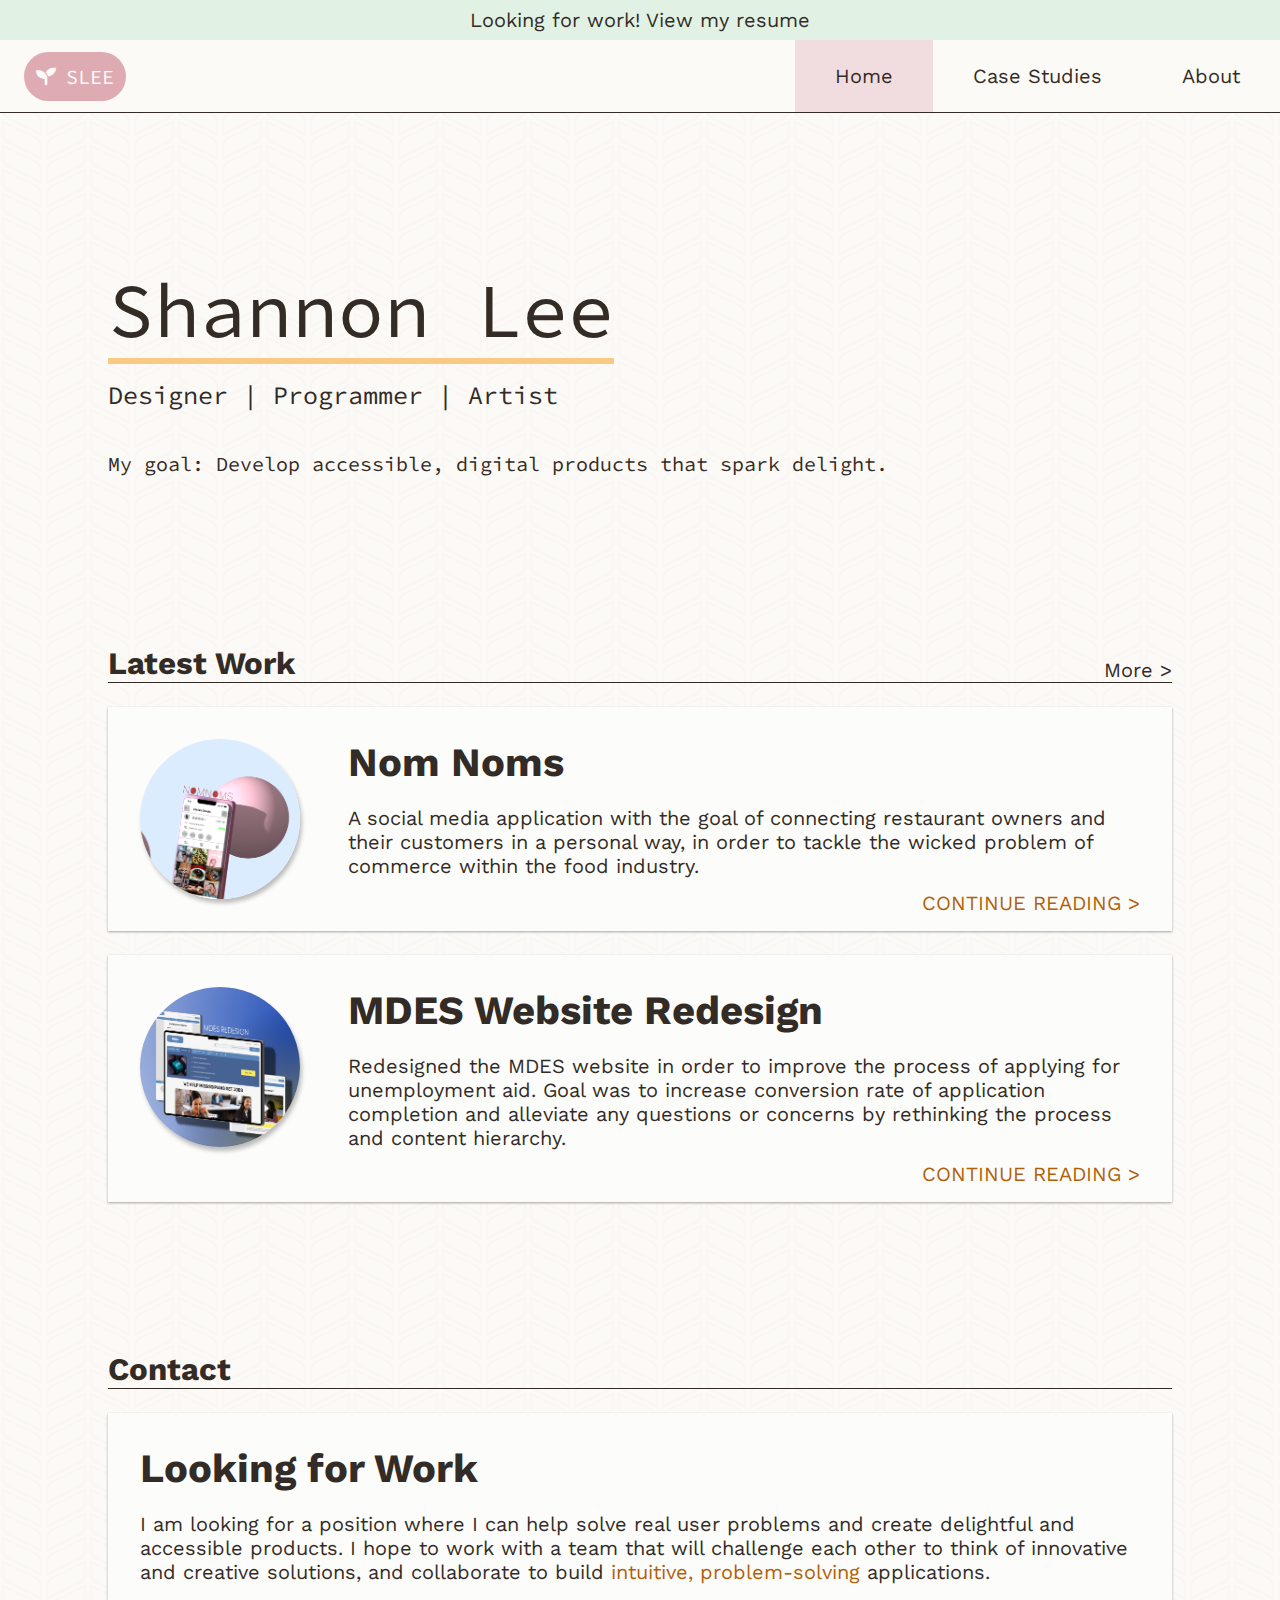
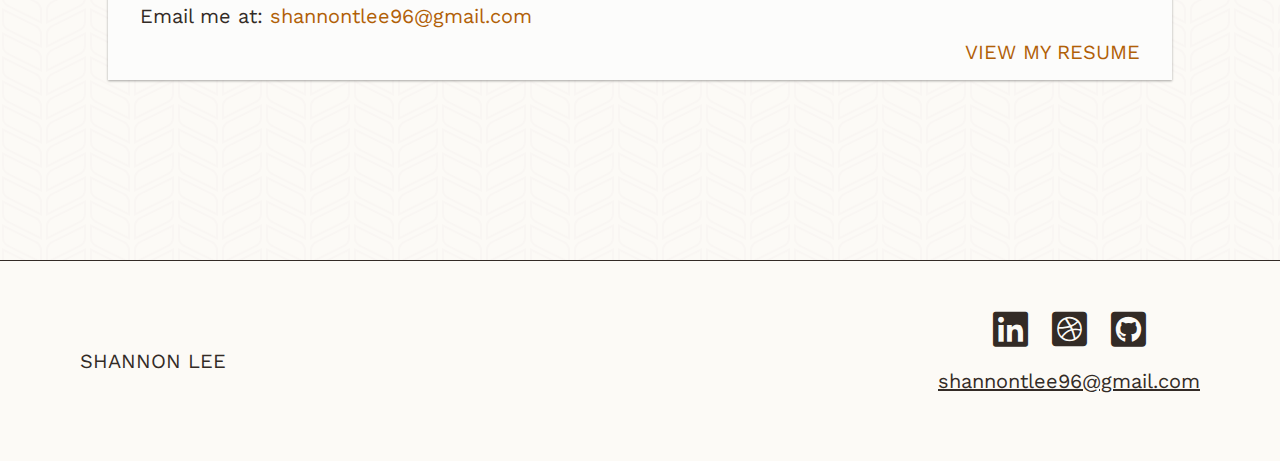
==== index.html @ 198829bd "About: add responsiveness" ====
<!DOCTYPE html>
<html lang="en">
  <head>
    <meta charset="UTF-8" />
    <meta http-equiv="X-UA-Compatible" content="IE=edge" />
    <meta name="viewport" content="width=device-width, initial-scale=1.0" />
    <title>Shannon Lee | UI/UX Developer</title>
    <link rel="preconnect" href="https://fonts.googleapis.com" />
    <link rel="preconnect" href="https://fonts.gstatic.com" crossorigin />
    <link
      href="https://fonts.googleapis.com/css2?family=Source+Code+Pro:wght@300;400&display=swap"
      rel="stylesheet"
    />
    <link
      href="https://fonts.googleapis.com/css2?family=Work+Sans:wght@400;500;600;700&display=swap"
      rel="stylesheet"
    />
    <link
      href="https://cdnjs.cloudflare.com/ajax/libs/font-awesome/6.0.0/css/all.min.css"
      rel="stylesheet"
    />
    <link href="style/main.css" rel="stylesheet" />
    <script src="jquery-3.6.0.dev.js"></script>
    <script src="jquery.js"></script>
  </head>

  <body>
    <div class="banner">Looking for work! <a href="">View my resume</a></div>
    <header class="primary-navigation">
      <div class="row justify-space-between">
        <a href="" class="logo"><span aria-hidden="true" class="fa-solid fa-seedling"></span>&ensp;SLEE</a>
        <a
          href="#menu"
          class="align-self-center menu-toggle"
          id="menu-toggle"
          aria-label="Open the menu"
        >
          <span aria-hidden="true" class="fa-solid fa-bars fa-2x"> </span>
        </a>
      </div>
      <nav id="primary-nav-list" class="primary-nav-list">
        <ul>
          <li class="active"><a href="./index.html"> Home</a></li>
          <li><a href=""> Case Studies</a></li>
          <li><a href="./about.html"> About</a></li>
        </ul>
      </nav>
    </header>
    <div class="container">
      <article class="content">
        <section class="header-info mt-150">
          <h1><span class="accent-underline m-0">Shannon Lee</span></h1>
          <h2>Designer | Programmer | Artist</h2>
          <p>
            My goal: Develop accessible, digital products that spark delight.
          </p>
        </section>
        <section class="case-studies mt-150">
          <header>
            <h1>Latest Work</h1>
            <a href="">More ></a>
          </header>
          <div class="card-small">
            <img
              src="assets/case-studies/nomnoms/title-image-small2.png"
              style="object-position: 0% 40%"
            />
            <div class="card-small-contents">
              <h1>Nom Noms</h1>
              <p>
                A social media application with the goal of connecting
                restaurant owners and their customers in a personal way, in
                order to tackle the wicked problem of commerce within the food
                industry.
              </p>
            </div>
            <a href="" class="cta-link">CONTINUE READING ></a>
          </div>
          <div class="card-small">
            <img
              src="assets/case-studies/mdes/title-image-small2.jpg"
              style="object-position: 0% 30%"
            />
            <div class="card-small-contents">
              <h1>MDES Website Redesign</h1>
              <p>
                Redesigned the MDES website in order to improve the process of
                applying for unemployment aid. Goal was to increase conversion
                rate of application completion and alleviate any questions or
                concerns by rethinking the process and content hierarchy.
              </p>
            </div>
            <a href="" class="cta-link">CONTINUE READING ></a>
          </div>
        </section>
        <section class="contact mt-150">
          <header>
            <h1>Contact</h1>
          </header>
          <div class="card-small">
            <div class="card-small-contents">
              <h1>Looking for Work</h1>
              <p>
                I am looking for a position where I can help solve real user
                problems and create delightful and accessible products. I hope
                to work with a team that will challenge each other to think of
                innovative and creative solutions, and collaborate to build
                <span class="accent-text">intuitive, problem-solving</span>
                applications.
              </p>
              <p>Email me at: <a href="">shannontlee96@gmail.com</a></p>
            </div>
            <a href="" class="cta-link">VIEW MY RESUME</a>
          </div>
        </section>
      </article>
    </div>
    <footer class="mt-180">
      <div class="">SHANNON LEE</div>
      <div class="column align-items-center">
        <div class="row g-25">
          <a href="">
            <span aria-hidden="true" class="fa-brands fa-linkedin fa-2x">
            </span>
          </a>
          <a href="">
            <span aria-hidden="true" class="fa-brands fa-dribbble-square fa-2x">
            </span>
          </a>
          <a href="">
            <span aria-hidden="true" class="fa-brands fa-github-square fa-2x">
            </span>
          </a>
        </div>
        <p><u>shannontlee96@gmail.com</u></p>
      </div>
    </footer>
  </body>
  <!-- <div class="background">
    <div class="line blob-top-nav">
      <svg
        viewBox="0 0 500 500"
        xmlns="http://www.w3.org/2000/svg"
        id="line-home"
      >
        <path
          d="M426,2 q-1,138 -179,161 q-198,28 -230,95 c-15,24 4,54 40,20 c28,-34 -15,-40 -33,-7 c-23,31 0,76 26,101 c44,45 165,41 257,43 c93,4 145,38 153,85"
          stroke="#F6A42C"
          stroke-width="1"
          stroke-linejoin="round"
          fill="transparent"
          transform="translate(0 0)"
        />
        <path
          d="M427,51 c3,-19 34,-29 58,-26 c-4,48 -46,54 -64,37 c13,-2 18,-22 42,-18"
          stroke="#F6A42C"
          stroke-linejoin="round"
          fill="transparent"
        />
      </svg>
    </div>
    <div class="blob blob-right blob-top-0">
      <svg viewBox="0 0 200 200" xmlns="http://www.w3.org/2000/svg">
        <path
          fill="#F1DDE0"
          d="M33.8,-52.9C42.5,-40.2,47.4,-28.6,50.6,-16.9C53.8,-5.1,55.4,6.7,54.3,20C53.2,33.2,49.3,47.9,39.8,57.7C30.3,67.5,15.1,72.4,2.4,69.1C-10.4,65.8,-20.7,54.3,-36.5,46.5C-52.3,38.8,-73.6,34.8,-80.2,23.9C-86.9,12.9,-78.8,-5,-67.9,-17C-57,-28.9,-43.3,-34.9,-31.5,-46.6C-19.8,-58.4,-9.9,-75.9,1.3,-77.8C12.5,-79.6,25.1,-65.7,33.8,-52.9Z"
          transform="translate(175 25)"
        />
      </svg>
    </div>
    <div class="blob blob-left blob-top-25">
      <svg viewBox="0 0 200 200" xmlns="http://www.w3.org/2000/svg">
        <path
          fill="#E1F2E5"
          d="M42.3,-62.8C51.3,-51.7,52.5,-34.6,51.5,-20.8C50.4,-6.9,46.9,3.6,44.4,15.3C41.8,27,40.1,39.9,32.8,51.5C25.6,63.2,12.8,73.5,-0.4,74.1C-13.7,74.7,-27.4,65.6,-40.4,55.9C-53.3,46.1,-65.6,35.7,-70.3,22.5C-74.9,9.4,-72,-6.5,-65.1,-19.1C-58.2,-31.7,-47.4,-41,-35.9,-51.2C-24.3,-61.5,-12.2,-72.7,2.3,-75.8C16.7,-78.9,33.4,-73.9,42.3,-62.8Z"
          transform="translate(0 125)"
        />
      </svg>
    </div>
    <div class="blob blob-right blob-top-25">
      <svg viewBox="0 0 200 200" xmlns="http://www.w3.org/2000/svg">
        <path
          fill="#E6EDF6"
          d="M38.2,-48.9C50.3,-43.8,61.4,-33.7,59.8,-23.1C58.3,-12.5,44,-1.4,36.9,9.4C29.8,20.2,29.9,30.7,24.9,41.8C20,53,10,64.7,-0.5,65.4C-11,66.1,-22.1,55.9,-34.5,47.2C-46.9,38.5,-60.6,31.3,-61,21.8C-61.3,12.3,-48.3,0.4,-40.4,-9.9C-32.6,-20.1,-29.9,-28.8,-24,-35.9C-18.2,-43,-9.1,-48.6,2,-51.3C13.1,-54.1,26.1,-54,38.2,-48.9Z"
          transform="translate(175 175)"
        />
      </svg>
    </div>
  </div> -->
</html>
---- style/main.css ----
.pt-150 {
  padding-top: 9.3rem;
}

.pt-120 {
  padding-top: 7.5rem;
}

.pt-75 {
  padding-top: 4.5rem;
}

.p-50 {
  padding: 3rem;
}

.g-75 {
  gap: 4.5rem;
}

.g-50 {
  gap: 3.125rem;
}

.g-25 {
  gap: 1.5rem;
}

.g-16 {
  gap: 1rem;
}

.m-0 {
  margin: 0;
}

.mt-150 {
  margin-top: 9.3rem;
}

.mt-180 {
  margin-top: 11.25rem;
}

.row {
  display: flex;
  flex-direction: row;
}

.column {
  display: flex;
  flex-direction: column;
}

.justify-space-between {
  justify-content: space-between;
}

.align-items-center {
  align-items: center;
}

.align-self-top {
  align-self: flex-start;
}

.align-self-center {
  align-self: center;
}

.blob {
  position: absolute;
  min-width: 60vw;
  height: 100vh;
  z-index: -2;
  transform-origin: 50% 50%;
}

.line {
  position: absolute;
  width: 100vw;
  height: 80vh;
  z-index: -1;
  transform-origin: 50% 50%;
}

.blob-right {
  right: 0;
}

.blob-left-15 {
  left: 15%;
}

.blob-left {
  left: 0;
}

.blob-top-0 {
  top: 0;
}

.blob-top-nav {
  top: 104px;
}

.blob-top-25 {
  top: 25%;
}

.blob-top-50 {
  top: 50%;
}

.blob-top-75 {
  top: 75%;
}

.card-small {
  background-color: #FCFCFB;
  position: relative;
  display: flex;
  flex-direction: column;
  align-items: top;
  gap: 1rem;
  padding-bottom: 1rem;
  box-shadow: rgba(0, 0, 0, 0.12) 0px 1px 3px, rgba(0, 0, 0, 0.24) 0px 1px 2px;
}
.card-small img {
  width: 100%;
  height: 10rem;
  -o-object-fit: cover;
     object-fit: cover;
}
.card-small a {
  color: #B16007;
}
.card-small .cta-link {
  align-self: end;
  padding-right: 1rem;
}
.card-small .card-small-contents {
  padding: 1rem 2rem;
}

.logo {
  background-color: #DEABB2;
  border-radius: 2rem;
  padding: 0.6em;
  font-family: "Source Code Pro";
  text-decoration: none;
  color: #FCFAF6;
}

.banner {
  background-color: #E1F2E5;
  color: #332B26;
  padding: 0.5rem;
  text-align: center;
}

html {
  box-sizing: border-box;
  background-color: #FCFAF6;
  background-image: url("data:image/svg+xml,%3Csvg xmlns='http://www.w3.org/2000/svg' width='88' height='24' viewBox='0 0 88 24'%3E%3Cg fill-rule='evenodd'%3E%3Cg id='autumn' fill='%23f4efee' fill-opacity='0.4'%3E%3Cpath d='M10 0l30 15 2 1V2.18A10 10 0 0 0 41.76 0H39.7a8 8 0 0 1 .3 2.18v10.58L14.47 0H10zm31.76 24a10 10 0 0 0-5.29-6.76L4 1 2 0v13.82a10 10 0 0 0 5.53 8.94L10 24h4.47l-6.05-3.02A8 8 0 0 1 4 13.82V3.24l31.58 15.78A8 8 0 0 1 39.7 24h2.06zM78 24l2.47-1.24A10 10 0 0 0 86 13.82V0l-2 1-32.47 16.24A10 10 0 0 0 46.24 24h2.06a8 8 0 0 1 4.12-4.98L84 3.24v10.58a8 8 0 0 1-4.42 7.16L73.53 24H78zm0-24L48 15l-2 1V2.18A10 10 0 0 1 46.24 0h2.06a8 8 0 0 0-.3 2.18v10.58L73.53 0H78z'/%3E%3C/g%3E%3C/g%3E%3C/svg%3E");
}

*,
*::before,
*::after {
  box-sizing: inherit;
}

body {
  font-size: 1.25rem;
  margin: 0;
  font-family: "Work Sans";
  color: #332B26;
  gap: 9rem;
}

.container {
  display: grid;
  grid-template-columns: repeat(12, 1fr);
  grid-template-rows: auto;
  -moz-column-gap: 1.25rem;
       column-gap: 1.25rem;
}
.container .content {
  grid-column: 2/12;
}

a {
  color: #332B26;
  text-decoration: none;
}

section {
  align-self: center;
}

header {
  font-size: 1.25rem;
  border-bottom: 1px solid #332B26;
  display: flex;
  flex-direction: row;
  justify-content: space-between;
}
header a {
  align-self: flex-end;
}
header h1 {
  font-size: 1.953125rem;
}

.lg-shadow-hard {
  box-shadow: 16px 24px 0px #AF9696;
}

.primary-navigation {
  background-color: #FCFAF6;
  flex-direction: column;
}
.primary-navigation .logo {
  margin: 0 1.5rem;
  align-self: center;
}
.primary-navigation .menu-toggle {
  padding: 1rem 2.5rem;
}
.primary-navigation .primary-nav-list {
  display: none;
}
.primary-navigation nav {
  border-top: 1px solid #332B26;
}
.primary-navigation nav ul {
  list-style: none;
  margin: 0;
  padding: 0;
  display: flex;
  flex-direction: column;
  align-items: center;
}
.primary-navigation nav ul li {
  width: 100%;
}
.primary-navigation nav ul li:hover {
  background-color: #f4efee;
}
.primary-navigation nav ul li a {
  display: block;
  width: 100%;
  padding: 1.5rem 2.5rem;
}
.primary-navigation nav .active {
  background-color: #F1DDE0;
}
.primary-navigation nav .active:hover {
  background-color: #F1DDE0;
}

.header-info {
  font-family: "Source Code Pro";
  display: flex;
  flex-direction: column;
}
.header-info h1 {
  font-size: 4.768371582rem;
  font-weight: 400;
}
.header-info h2 {
  font-size: 1.5625rem;
  font-weight: 400;
}
.header-info p {
  font-size: 1.25rem;
}

.case-studies, .contact {
  display: flex;
  flex-direction: column;
  gap: 1.5rem;
}

.about {
  display: flex;
  flex-direction: column;
  justify-content: flex-start;
  align-items: center;
  font-weight: 500;
}

.about-left {
  background-color: #FCFCFB;
  border: 1px solid #332B26;
  padding: 2.5rem 1.875rem;
}
.about-left h2 {
  font-size: 1.953125rem;
  margin: 0;
  font-weight: 500;
}
.about-left .sub-h2 {
  font-size: 1.5625rem;
  font-family: "Source Code Pro";
  font-weighT: 600;
}

.about-img {
  border: 0.75rem solid #DEABB2;
  border-radius: 28rem;
  max-width: 28rem;
  height: auto;
  -o-object-fit: cover;
     object-fit: cover;
  aspect-ratio: 1/1;
}

footer {
  border-top: 1px solid #332B26;
  display: flex;
  flex-direction: column;
  justify-content: space-between;
  align-items: center;
  gap: 3rem;
  background-color: #FCFAF6;
  padding: 3rem 5rem;
}

.accent-underline {
  border-bottom: 0.4rem solid #F9CA83;
}

.accent-text {
  color: #B16007;
}

.hide {
  display: none !important;
}

h1 {
  margin: 0;
}

@media screen and (min-width: 768px) {
  .primary-navigation {
    flex-direction: row;
  }
  .primary-navigation .menu-toggle {
    display: none;
  }
  .primary-navigation .primary-nav-list {
    display: block !important;
  }
  .primary-navigation nav {
    border: none;
  }
  .primary-navigation nav ul {
    flex-direction: row;
  }
  .primary-navigation nav ul li {
    width: auto;
  }

  footer {
    flex-direction: row;
  }
}
@media screen and (min-width: 992px) {
  .card-small {
    flex-direction: row;
    gap: 3rem;
    padding: 2rem 2rem;
  }
  .card-small img {
    box-shadow: rgba(0, 0, 0, 0.25) 2px 4px 4px;
    width: 10rem;
    height: 10rem;
    border-radius: 10rem;
  }
  .card-small .cta-link {
    position: absolute;
    bottom: 1rem;
    right: 1rem;
  }
  .card-small .card-small-contents {
    padding: 0;
  }
}
@media screen and (min-width: 1280px) {
  .about {
    flex-direction: row;
    align-items: flex-start;
  }
}/*# sourceMappingURL=main.css.map */
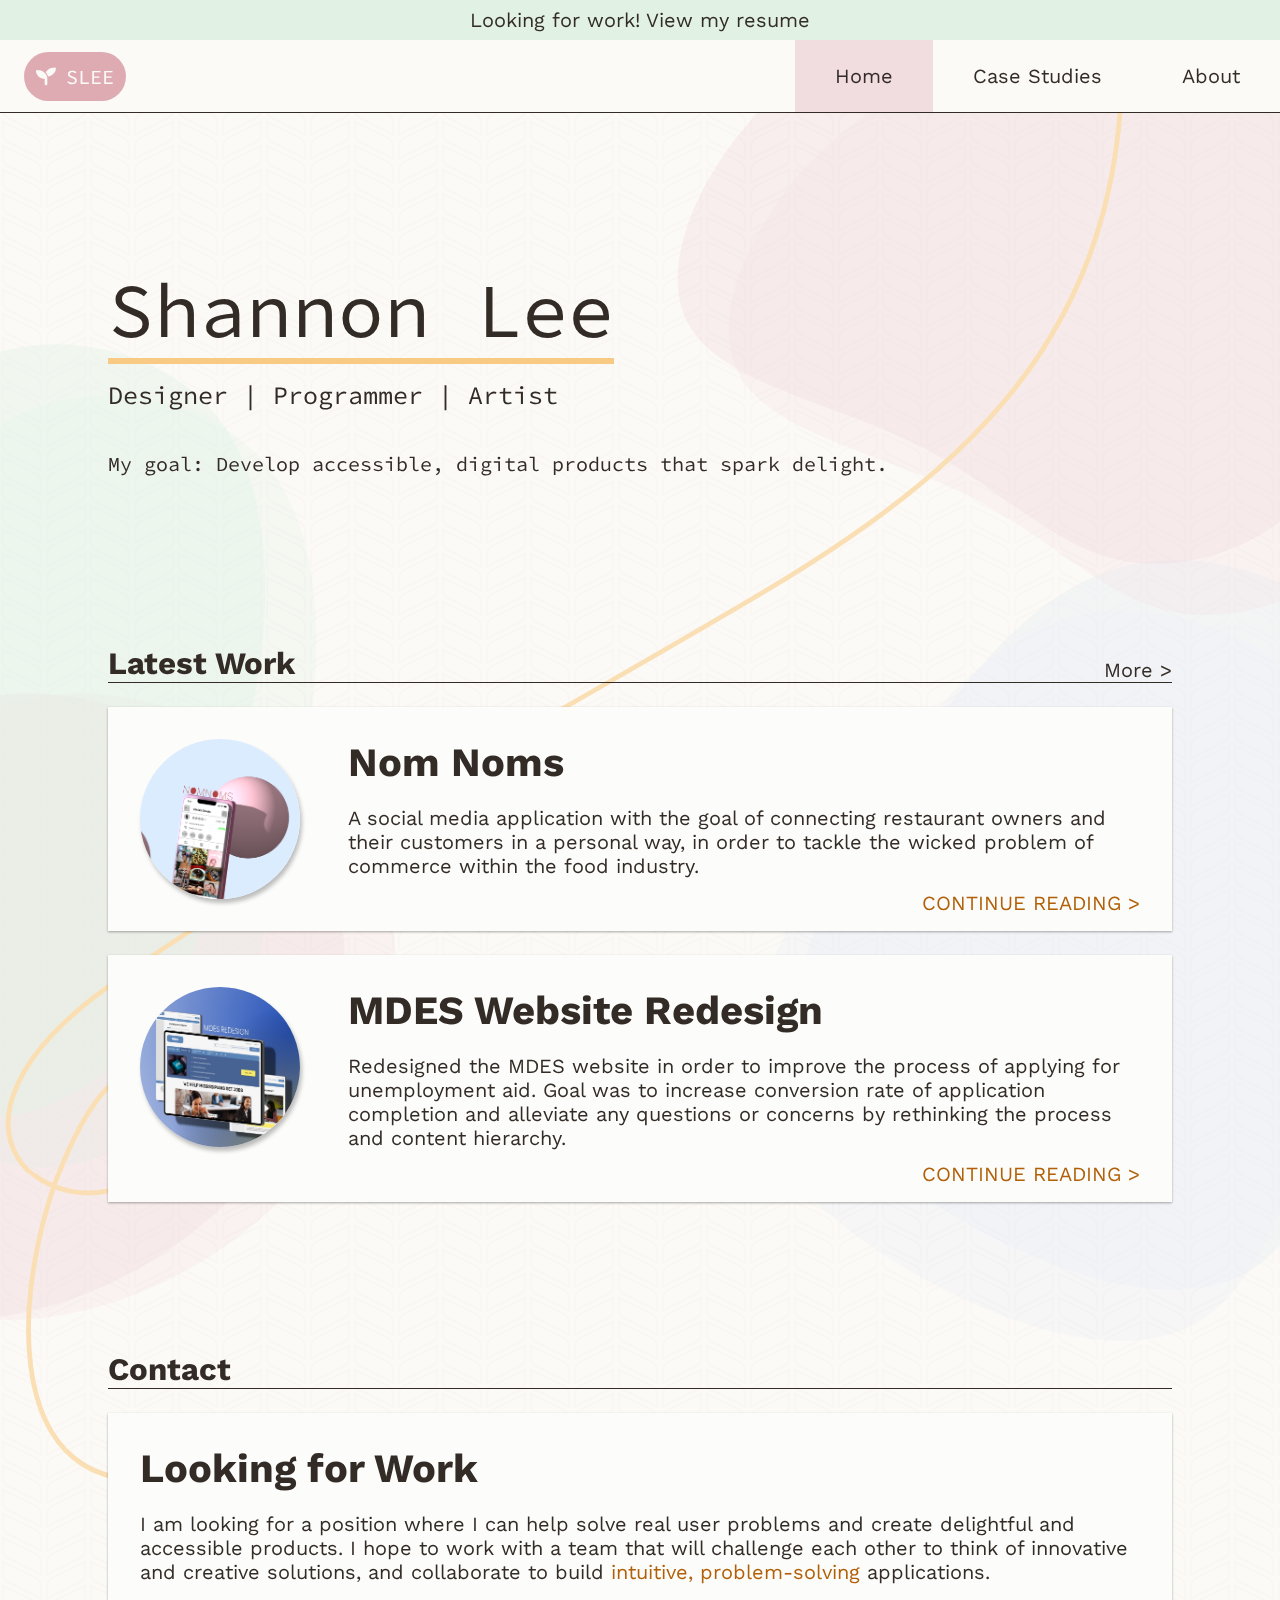
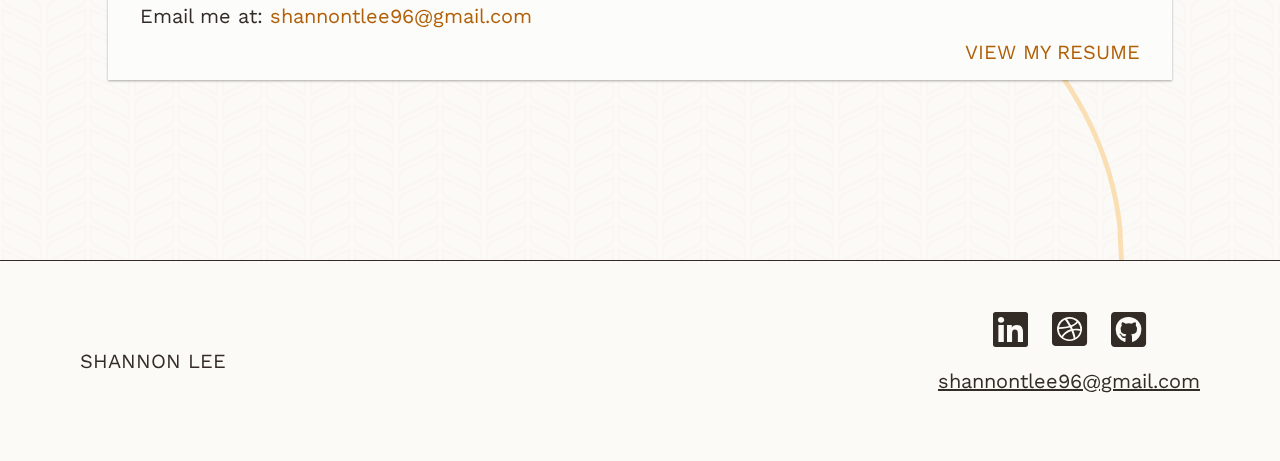
==== commit 07a57e97: "home: background + responsive" ====
--- a/index.html
+++ b/index.html
@@ -28,7 +28,7 @@
     <div class="banner">Looking for work! <a href="">View my resume</a></div>
     <header class="primary-navigation">
       <div class="row justify-space-between">
-        <a href="" class="logo"><span aria-hidden="true" class="fa-solid fa-seedling"></span>&ensp;SLEE</a>
+        <a href="./index.html" class="logo"><span aria-hidden="true" class="fa-solid fa-seedling"></span>&ensp;SLEE</a>
         <a
           href="#menu"
           class="align-self-center menu-toggle"
@@ -46,16 +46,16 @@
         </ul>
       </nav>
     </header>
-    <div class="container">
-      <article class="content">
-        <section class="header-info mt-150">
+    <article class="container" id="main-content">
+      <div class="content column g-150">
+        <section class="header-info mt-150 align-self-start">
           <h1><span class="accent-underline m-0">Shannon Lee</span></h1>
           <h2>Designer | Programmer | Artist</h2>
           <p>
             My goal: Develop accessible, digital products that spark delight.
           </p>
         </section>
-        <section class="case-studies mt-150">
+        <section class="case-studies">
           <header>
             <h1>Latest Work</h1>
             <a href="">More ></a>
@@ -93,7 +93,7 @@
             <a href="" class="cta-link">CONTINUE READING ></a>
           </div>
         </section>
-        <section class="contact mt-150">
+        <section class="contact">
           <header>
             <h1>Contact</h1>
           </header>
@@ -113,8 +113,8 @@
             <a href="" class="cta-link">VIEW MY RESUME</a>
           </div>
         </section>
-      </article>
-    </div>
+      </div>
+    </article>
     <footer class="mt-180">
       <div class="">SHANNON LEE</div>
       <div class="column align-items-center">
@@ -136,12 +136,49 @@
       </div>
     </footer>
   </body>
-  <!-- <div class="background">
-    <div class="line blob-top-nav">
+  <div class="background">
+    <div class="blob blob1">
+      <svg viewBox="0 0 200 300" xmlns="http://www.w3.org/2000/svg">
+        <path
+          fill="#F1DDE0" opacity="0.4" transform="translate(90 40)"
+          d="M33.8,-52.9C42.5,-40.2,47.4,-28.6,50.6,-16.9C53.8,-5.1,55.4,6.7,54.3,20C53.2,33.2,49.3,47.9,39.8,57.7C30.3,67.5,15.1,72.4,2.4,69.1C-10.4,65.8,-20.7,54.3,-36.5,46.5C-52.3,38.8,-73.6,34.8,-80.2,23.9C-86.9,12.9,-78.8,-5,-67.9,-17C-57,-28.9,-43.3,-34.9,-31.5,-46.6C-19.8,-58.4,-9.9,-75.9,1.3,-77.8C12.5,-79.6,25.1,-65.7,33.8,-52.9Z" />
+        <path
+          fill="#F1DDE0" opacity="0.25" transform="translate(100 50)"
+          d="M33.8,-52.9C42.5,-40.2,47.4,-28.6,50.6,-16.9C53.8,-5.1,55.4,6.7,54.3,20C53.2,33.2,49.3,47.9,39.8,57.7C30.3,67.5,15.1,72.4,2.4,69.1C-10.4,65.8,-20.7,54.3,-36.5,46.5C-52.3,38.8,-73.6,34.8,-80.2,23.9C-86.9,12.9,-78.8,-5,-67.9,-17C-57,-28.9,-43.3,-34.9,-31.5,-46.6C-19.8,-58.4,-9.9,-75.9,1.3,-77.8C12.5,-79.6,25.1,-65.7,33.8,-52.9Z" />
+      </svg>
+    </div>
+    <div class="blob blob2">
+      <svg viewBox="0 0 200 300" xmlns="http://www.w3.org/2000/svg">
+        <path
+          fill="#E1F2E5" opacity="0.4" transform="translate(0 100)"
+          d="M42.3,-62.8C51.3,-51.7,52.5,-34.6,51.5,-20.8C50.4,-6.9,46.9,3.6,44.4,15.3C41.8,27,40.1,39.9,32.8,51.5C25.6,63.2,12.8,73.5,-0.4,74.1C-13.7,74.7,-27.4,65.6,-40.4,55.9C-53.3,46.1,-65.6,35.7,-70.3,22.5C-74.9,9.4,-72,-6.5,-65.1,-19.1C-58.2,-31.7,-47.4,-41,-35.9,-51.2C-24.3,-61.5,-12.2,-72.7,2.3,-75.8C16.7,-78.9,33.4,-73.9,42.3,-62.8Z" />
+        <path
+          fill="#E1F2E5" opacity="0.25" transform="translate(10 110)"
+          d="M42.3,-62.8C51.3,-51.7,52.5,-34.6,51.5,-20.8C50.4,-6.9,46.9,3.6,44.4,15.3C41.8,27,40.1,39.9,32.8,51.5C25.6,63.2,12.8,73.5,-0.4,74.1C-13.7,74.7,-27.4,65.6,-40.4,55.9C-53.3,46.1,-65.6,35.7,-70.3,22.5C-74.9,9.4,-72,-6.5,-65.1,-19.1C-58.2,-31.7,-47.4,-41,-35.9,-51.2C-24.3,-61.5,-12.2,-72.7,2.3,-75.8C16.7,-78.9,33.4,-73.9,42.3,-62.8Z" />
+      </svg>
+    </div>
+    <div class="blob blob3">
+      <svg viewBox="0 0 200 300" xmlns="http://www.w3.org/2000/svg">
+        <path
+          fill="#E6EDF6" opacity="0.4" transform="translate(90 100)" 
+          d="M58.7,-53.2C67.6,-35.7,60.4,-11.8,53.9,10.5C47.4,32.8,41.6,53.5,28.2,60.8C14.9,68.1,-6,62,-23.8,52.3C-41.6,42.7,-56.3,29.4,-58.8,14.5C-61.3,-0.4,-51.6,-16.9,-39.8,-35.1C-28,-53.3,-14,-73.1,5.5,-77.5C24.9,-81.9,49.8,-70.7,58.7,-53.2Z" />
+        <path
+          fill="#E6EDF6" opacity="0.25" transform="translate(80 110)" 
+          d="M58.7,-53.2C67.6,-35.7,60.4,-11.8,53.9,10.5C47.4,32.8,41.6,53.5,28.2,60.8C14.9,68.1,-6,62,-23.8,52.3C-41.6,42.7,-56.3,29.4,-58.8,14.5C-61.3,-0.4,-51.6,-16.9,-39.8,-35.1C-28,-53.3,-14,-73.1,5.5,-77.5C24.9,-81.9,49.8,-70.7,58.7,-53.2Z" />
+      </svg>
+    </div>
+    <div class="blob blob4">
+      <svg viewBox="0 0 200 300" xmlns="http://www.w3.org/2000/svg">
+        <path fill="#F1DDE0" opacity="0.4" transform="translate(0 70)" 
+          d="M65.9,-24.7C72.4,-1.2,55.9,26.5,33.3,42C10.7,57.6,-18,60.9,-36,48.1C-54.1,35.3,-61.6,6.4,-53.8,-18.7C-46.1,-43.9,-23,-65.3,3.3,-66.4C29.6,-67.4,59.3,-48.2,65.9,-24.7Z" />
+        <path fill="#F1DDE0" opacity="0.25" transform="translate(10 70)" 
+          d="M65.9,-24.7C72.4,-1.2,55.9,26.5,33.3,42C10.7,57.6,-18,60.9,-36,48.1C-54.1,35.3,-61.6,6.4,-53.8,-18.7C-46.1,-43.9,-23,-65.3,3.3,-66.4C29.6,-67.4,59.3,-48.2,65.9,-24.7Z" />
+      </svg>
+    </div>
+    <!-- <div class="line">
       <svg
         viewBox="0 0 500 500"
         xmlns="http://www.w3.org/2000/svg"
-        id="line-home"
       >
         <path
           d="M426,2 q-1,138 -179,161 q-198,28 -230,95 c-15,24 4,54 40,20 c28,-34 -15,-40 -33,-7 c-23,31 0,76 26,101 c44,45 165,41 257,43 c93,4 145,38 153,85"
@@ -149,42 +186,32 @@
           stroke-width="1"
           stroke-linejoin="round"
           fill="transparent"
-          transform="translate(0 0)"
+          transform="translate(0 0) scale(0.7 0.7)"
         />
         <path
           d="M427,51 c3,-19 34,-29 58,-26 c-4,48 -46,54 -64,37 c13,-2 18,-22 42,-18"
           stroke="#F6A42C"
           stroke-linejoin="round"
           fill="transparent"
+          transform="translate(-20 40) scale(0.7 0.7)"
         />
       </svg>
-    </div>
-    <div class="blob blob-right blob-top-0">
-      <svg viewBox="0 0 200 200" xmlns="http://www.w3.org/2000/svg">
-        <path
-          fill="#F1DDE0"
-          d="M33.8,-52.9C42.5,-40.2,47.4,-28.6,50.6,-16.9C53.8,-5.1,55.4,6.7,54.3,20C53.2,33.2,49.3,47.9,39.8,57.7C30.3,67.5,15.1,72.4,2.4,69.1C-10.4,65.8,-20.7,54.3,-36.5,46.5C-52.3,38.8,-73.6,34.8,-80.2,23.9C-86.9,12.9,-78.8,-5,-67.9,-17C-57,-28.9,-43.3,-34.9,-31.5,-46.6C-19.8,-58.4,-9.9,-75.9,1.3,-77.8C12.5,-79.6,25.1,-65.7,33.8,-52.9Z"
-          transform="translate(175 25)"
-        />
-      </svg>
-    </div>
-    <div class="blob blob-left blob-top-25">
-      <svg viewBox="0 0 200 200" xmlns="http://www.w3.org/2000/svg">
-        <path
-          fill="#E1F2E5"
-          d="M42.3,-62.8C51.3,-51.7,52.5,-34.6,51.5,-20.8C50.4,-6.9,46.9,3.6,44.4,15.3C41.8,27,40.1,39.9,32.8,51.5C25.6,63.2,12.8,73.5,-0.4,74.1C-13.7,74.7,-27.4,65.6,-40.4,55.9C-53.3,46.1,-65.6,35.7,-70.3,22.5C-74.9,9.4,-72,-6.5,-65.1,-19.1C-58.2,-31.7,-47.4,-41,-35.9,-51.2C-24.3,-61.5,-12.2,-72.7,2.3,-75.8C16.7,-78.9,33.4,-73.9,42.3,-62.8Z"
-          transform="translate(0 125)"
-        />
-      </svg>
-    </div>
-    <div class="blob blob-right blob-top-25">
-      <svg viewBox="0 0 200 200" xmlns="http://www.w3.org/2000/svg">
-        <path
-          fill="#E6EDF6"
-          d="M38.2,-48.9C50.3,-43.8,61.4,-33.7,59.8,-23.1C58.3,-12.5,44,-1.4,36.9,9.4C29.8,20.2,29.9,30.7,24.9,41.8C20,53,10,64.7,-0.5,65.4C-11,66.1,-22.1,55.9,-34.5,47.2C-46.9,38.5,-60.6,31.3,-61,21.8C-61.3,12.3,-48.3,0.4,-40.4,-9.9C-32.6,-20.1,-29.9,-28.8,-24,-35.9C-18.2,-43,-9.1,-48.6,2,-51.3C13.1,-54.1,26.1,-54,38.2,-48.9Z"
-          transform="translate(175 175)"
-        />
-      </svg>
-    </div>
-  </div> -->
+    </div> -->
+  </div>
+  <div class="background-line" id="background-line">
+    <!-- <div class="line">
+      <svg viewBox="0 0 200 500" xmlns="http://www.w3.org/2000/svg">
+        <mask id="myMask">
+          <rect x="0" y="0" width="500" height="500" fill="white" />
+        </mask>
+        <path stroke="#fbdfb4"
+          stroke-width="1"
+          stroke-linejoin="round"
+          fill="transparent"
+          id="line"
+          mask="url(#myMask)"
+          d="M 0 218 Q 81 388 200 307 Q 222 286 195 299 Q 164 316 190 333 T 283 291 M 0 117 C 56 118 122 74 165 0 M 229 476 C 152 455 52 489 0 547"/>
+      </svg>
+    </div> -->
+  </div>
 </html>
--- a/style/main.css
+++ b/style/main.css
@@ -10,6 +10,10 @@
   padding-top: 4.5rem;
 }
 
+.g-150 {
+  gap: 9.3rem;
+}
+
 .p-50 {
   padding: 3rem;
 }
@@ -60,7 +64,7 @@
   align-items: center;
 }
 
-.align-self-top {
+.align-self-start {
   align-self: flex-start;
 }
 
@@ -68,52 +72,65 @@
   align-self: center;
 }
 
-.blob {
+.background {
+  position: fixed;
+  top: 50%;
+  left: 50%;
+  min-width: 100%;
+  min-height: 100%;
+  width: auto;
+  height: auto;
+  z-index: -100;
+  transform: translateX(-50%) translateY(-50%);
+  background-size: cover;
+  transition: 1s opacity;
+  display: grid;
+  grid-template-columns: 1fr 1fr;
+  grid-template-rows: 1fr 1fr 1fr 1fr;
+}
+.background .blob {
+  min-width: 100vw;
   position: absolute;
-  min-width: 60vw;
-  height: 100vh;
+}
+.background .line {
+  position: absolute;
+  min-width: 100vw;
+  min-height: 100vh;
+  z-index: 0;
+}
+
+.background-line {
+  position: absolute;
+  min-width: 100vw;
+  top: 0;
+  left: 0;
+  z-index: -90;
+  background-image: url("/assets/home-sm.svg");
+  background-size: 100%;
+}
+
+.blob1 {
+  grid-column-start: 2;
+  grid-row-start: 1;
+  z-index: -1;
+}
+
+.blob2 {
+  grid-column-start: 1;
+  grid-row-start: 2;
   z-index: -2;
-  transform-origin: 50% 50%;
-}
-
-.line {
-  position: absolute;
-  width: 100vw;
-  height: 80vh;
-  z-index: -1;
-  transform-origin: 50% 50%;
-}
-
-.blob-right {
-  right: 0;
-}
-
-.blob-left-15 {
-  left: 15%;
-}
-
-.blob-left {
-  left: 0;
-}
-
-.blob-top-0 {
-  top: 0;
-}
-
-.blob-top-nav {
-  top: 104px;
-}
-
-.blob-top-25 {
-  top: 25%;
-}
-
-.blob-top-50 {
-  top: 50%;
-}
-
-.blob-top-75 {
-  top: 75%;
+}
+
+.blob3 {
+  grid-column-start: 2;
+  grid-row-start: 3;
+  z-index: -3;
+}
+
+.blob4 {
+  grid-column-start: 1;
+  grid-row-start: 4;
+  z-index: -4;
 }
 
 .card-small {
@@ -309,8 +326,8 @@
 
 .about-img {
   border: 0.75rem solid #DEABB2;
-  border-radius: 28rem;
-  max-width: 28rem;
+  border-radius: 75vw;
+  max-width: 75vw;
   height: auto;
   -o-object-fit: cover;
      object-fit: cover;
@@ -367,6 +384,10 @@
   footer {
     flex-direction: row;
   }
+
+  .background-line {
+    background-image: url("/assets/home-md.svg");
+  }
 }
 @media screen and (min-width: 992px) {
   .card-small {
@@ -389,9 +410,24 @@
     padding: 0;
   }
 }
+@media screen and (min-width: 1050px) {
+  .background-line {
+    background-image: url("/assets/home-lg.svg");
+  }
+}
 @media screen and (min-width: 1280px) {
   .about {
     flex-direction: row;
     align-items: flex-start;
   }
+
+  .about-img {
+    border-radius: 28rem;
+    max-width: 28rem;
+    height: auto;
+  }
+
+  .background .blob {
+    min-width: 80vw;
+  }
 }/*# sourceMappingURL=main.css.map */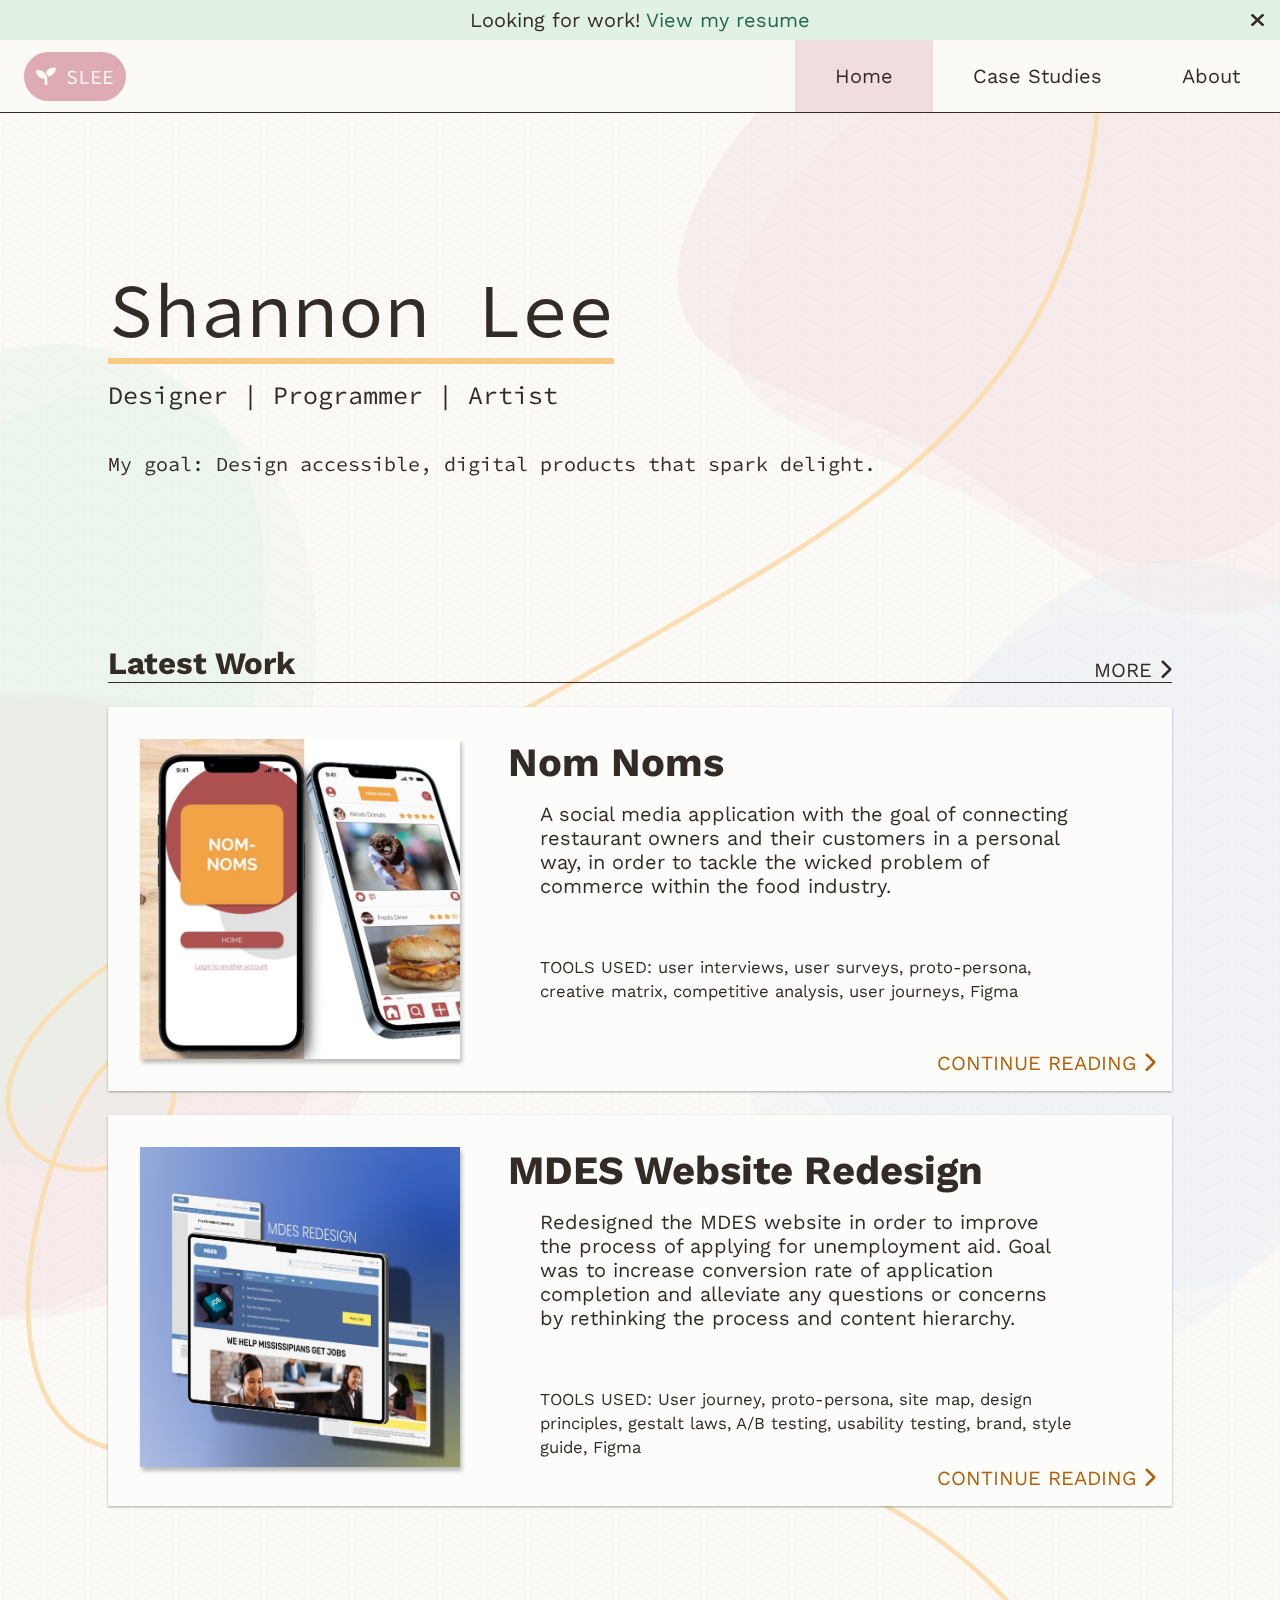
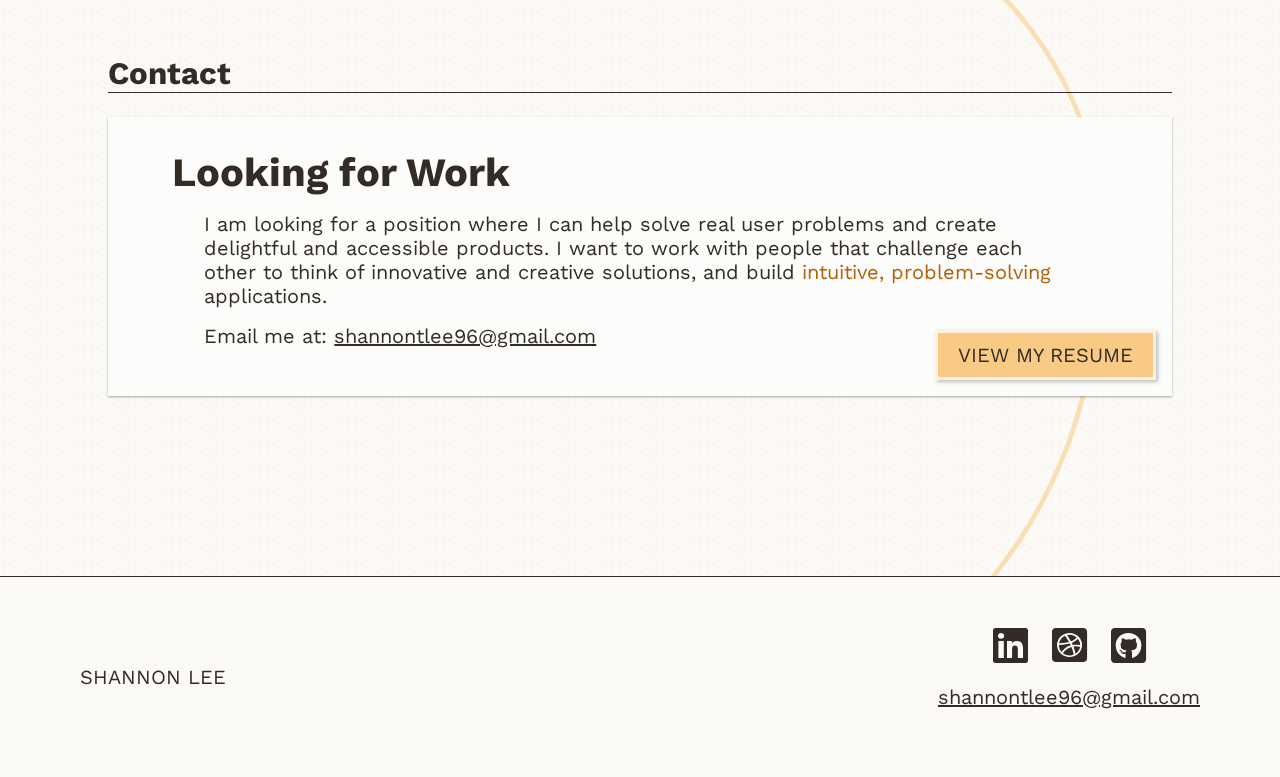
==== commit 8a202564: "case studies page and small fixes" ====
--- a/index.html
+++ b/index.html
@@ -25,10 +25,23 @@
   </head>
 
   <body>
-    <div class="banner">Looking for work! <a href="">View my resume</a></div>
+    <!-- header -->
+    <div class="banner hide">
+      Looking for work!
+      <a href="/assets/resume.pdf" target="_blank" rel="noopener noreferrer">
+        View my resume
+      </a>
+      <a class="close" id="bannerXMark">
+        <span aria-hidden="true" class="fa-solid fa-xmark"> </span
+      ></a>
+    </div>
+    <!-- primary navigation -->
     <header class="primary-navigation">
       <div class="row justify-space-between">
-        <a href="./index.html" class="logo"><span aria-hidden="true" class="fa-solid fa-seedling"></span>&ensp;SLEE</a>
+        <a href="./index.html" class="logo"
+          ><span aria-hidden="true" class="fa-solid fa-seedling"></span
+          >&ensp;SLEE
+        </a>
         <a
           href="#menu"
           class="align-self-center menu-toggle"
@@ -41,28 +54,33 @@
       <nav id="primary-nav-list" class="primary-nav-list">
         <ul>
           <li class="active"><a href="./index.html"> Home</a></li>
-          <li><a href=""> Case Studies</a></li>
+          <li><a href="./case-studies.html"> Case Studies</a></li>
           <li><a href="./about.html"> About</a></li>
         </ul>
       </nav>
     </header>
+
+    <!-- main content -->
     <article class="container" id="main-content">
       <div class="content column g-150">
         <section class="header-info mt-150 align-self-start">
           <h1><span class="accent-underline m-0">Shannon Lee</span></h1>
           <h2>Designer | Programmer | Artist</h2>
           <p>
-            My goal: Develop accessible, digital products that spark delight.
+            My goal: Design accessible, digital products that spark delight.
           </p>
         </section>
         <section class="case-studies">
           <header>
             <h1>Latest Work</h1>
-            <a href="">More ></a>
+            <a href="/case-studies.html"
+              >MORE
+              <span aria-hidden="true" class="fa-solid fa-chevron-right"></span
+            ></a>
           </header>
           <div class="card-small">
             <img
-              src="assets/case-studies/nomnoms/title-image-small2.png"
+              src="assets/case-studies/nomnoms/nomnoms.jpg"
               style="object-position: 0% 40%"
             />
             <div class="card-small-contents">
@@ -73,8 +91,19 @@
                 order to tackle the wicked problem of commerce within the food
                 industry.
               </p>
-            </div>
-            <a href="" class="cta-link">CONTINUE READING ></a>
+              <br>
+              <p><small>
+                TOOLS USED: user interviews, user surveys, proto-persona, creative matrix, competitive analysis, user journeys, Figma
+              </small></p>
+            </div>
+            <a
+              href="https://drive.google.com/file/d/1Jv69attDovKJIbFtwjBwZ3nryIQ2AZK-/view?usp=sharing"
+              class="cta-link"
+              target="_blank"
+              rel="noopener noreferrer"
+              >CONTINUE READING
+              <span aria-hidden="true" class="fa-solid fa-chevron-right"></span>
+            </a>
           </div>
           <div class="card-small">
             <img
@@ -89,8 +118,15 @@
                 rate of application completion and alleviate any questions or
                 concerns by rethinking the process and content hierarchy.
               </p>
-            </div>
-            <a href="" class="cta-link">CONTINUE READING ></a>
+              <br>
+              <p><small>
+                TOOLS USED: User journey, proto-persona, site map, design principles, gestalt laws, A/B testing, usability testing, brand, style guide, Figma
+              </small></p>
+            </div>
+            <a href="" class="cta-link"
+              >CONTINUE READING
+              <span aria-hidden="true" class="fa-solid fa-chevron-right"></span>
+            </a>
           </div>
         </section>
         <section class="contact">
@@ -102,116 +138,139 @@
               <h1>Looking for Work</h1>
               <p>
                 I am looking for a position where I can help solve real user
-                problems and create delightful and accessible products. I hope
-                to work with a team that will challenge each other to think of
-                innovative and creative solutions, and collaborate to build
+                problems and create delightful and accessible products. 
+                I want to work with people that challenge each other to think of
+                innovative and creative solutions, and build
                 <span class="accent-text">intuitive, problem-solving</span>
                 applications.
               </p>
-              <p>Email me at: <a href="">shannontlee96@gmail.com</a></p>
-            </div>
-            <a href="" class="cta-link">VIEW MY RESUME</a>
+              <p>
+                Email me at:
+                <a href="mailto: shannontlee96@gmail.com">
+                  <u>shannontlee96@gmail.com</u>
+                </a>
+              </p>
+            </div>
+            <div>
+              <a
+                href="/assets/resume.pdf"
+                target="_blank"
+                rel="noopener noreferrer"
+                class="cta-link btn-default"
+                >View my resume</a
+              >
+            </div>
           </div>
         </section>
       </div>
     </article>
+
+    <!-- footer -->
     <footer class="mt-180">
       <div class="">SHANNON LEE</div>
       <div class="column align-items-center">
         <div class="row g-25">
-          <a href="">
-            <span aria-hidden="true" class="fa-brands fa-linkedin fa-2x">
-            </span>
+          <a
+            href="https://www.linkedin.com/in/shannon-lee-9108a3105/"
+            target="_blank"
+            rel="noopener noreferrer"
+            ><span aria-hidden="true" class="fa-brands fa-linkedin fa-2x"></span
+          ></a>
+          <a
+            href="https://dribbble.com/Shannonigans"
+            target="_blank"
+            rel="noopener noreferrer"
+            ><span
+              aria-hidden="true"
+              class="fa-brands fa-dribbble-square fa-2x"
+            ></span
+          ></a>
+          <a
+            href="https://github.com/Leest1/"
+            target="_blank"
+            rel="noopener noreferrer"
+            ><span
+              aria-hidden="true"
+              class="fa-brands fa-github-square fa-2x"
+            ></span
+          ></a>
+        </div>
+        <p>
+          <a href="mailto: shannontlee96@gmail.com">
+            <u>shannontlee96@gmail.com</u>
           </a>
-          <a href="">
-            <span aria-hidden="true" class="fa-brands fa-dribbble-square fa-2x">
-            </span>
-          </a>
-          <a href="">
-            <span aria-hidden="true" class="fa-brands fa-github-square fa-2x">
-            </span>
-          </a>
-        </div>
-        <p><u>shannontlee96@gmail.com</u></p>
+        </p>
       </div>
     </footer>
   </body>
+
+  <!-- svg background fixed (blobs) -->
   <div class="background">
     <div class="blob blob1">
       <svg viewBox="0 0 200 300" xmlns="http://www.w3.org/2000/svg">
         <path
-          fill="#F1DDE0" opacity="0.4" transform="translate(90 40)"
-          d="M33.8,-52.9C42.5,-40.2,47.4,-28.6,50.6,-16.9C53.8,-5.1,55.4,6.7,54.3,20C53.2,33.2,49.3,47.9,39.8,57.7C30.3,67.5,15.1,72.4,2.4,69.1C-10.4,65.8,-20.7,54.3,-36.5,46.5C-52.3,38.8,-73.6,34.8,-80.2,23.9C-86.9,12.9,-78.8,-5,-67.9,-17C-57,-28.9,-43.3,-34.9,-31.5,-46.6C-19.8,-58.4,-9.9,-75.9,1.3,-77.8C12.5,-79.6,25.1,-65.7,33.8,-52.9Z" />
-        <path
-          fill="#F1DDE0" opacity="0.25" transform="translate(100 50)"
-          d="M33.8,-52.9C42.5,-40.2,47.4,-28.6,50.6,-16.9C53.8,-5.1,55.4,6.7,54.3,20C53.2,33.2,49.3,47.9,39.8,57.7C30.3,67.5,15.1,72.4,2.4,69.1C-10.4,65.8,-20.7,54.3,-36.5,46.5C-52.3,38.8,-73.6,34.8,-80.2,23.9C-86.9,12.9,-78.8,-5,-67.9,-17C-57,-28.9,-43.3,-34.9,-31.5,-46.6C-19.8,-58.4,-9.9,-75.9,1.3,-77.8C12.5,-79.6,25.1,-65.7,33.8,-52.9Z" />
+          fill="#F1DDE0"
+          opacity="0.4"
+          transform="translate(90 40)"
+          d="M33.8,-52.9C42.5,-40.2,47.4,-28.6,50.6,-16.9C53.8,-5.1,55.4,6.7,54.3,20C53.2,33.2,49.3,47.9,39.8,57.7C30.3,67.5,15.1,72.4,2.4,69.1C-10.4,65.8,-20.7,54.3,-36.5,46.5C-52.3,38.8,-73.6,34.8,-80.2,23.9C-86.9,12.9,-78.8,-5,-67.9,-17C-57,-28.9,-43.3,-34.9,-31.5,-46.6C-19.8,-58.4,-9.9,-75.9,1.3,-77.8C12.5,-79.6,25.1,-65.7,33.8,-52.9Z"
+        />
+        <path
+          fill="#F1DDE0"
+          opacity="0.25"
+          transform="translate(100 50)"
+          d="M33.8,-52.9C42.5,-40.2,47.4,-28.6,50.6,-16.9C53.8,-5.1,55.4,6.7,54.3,20C53.2,33.2,49.3,47.9,39.8,57.7C30.3,67.5,15.1,72.4,2.4,69.1C-10.4,65.8,-20.7,54.3,-36.5,46.5C-52.3,38.8,-73.6,34.8,-80.2,23.9C-86.9,12.9,-78.8,-5,-67.9,-17C-57,-28.9,-43.3,-34.9,-31.5,-46.6C-19.8,-58.4,-9.9,-75.9,1.3,-77.8C12.5,-79.6,25.1,-65.7,33.8,-52.9Z"
+        />
       </svg>
     </div>
     <div class="blob blob2">
       <svg viewBox="0 0 200 300" xmlns="http://www.w3.org/2000/svg">
         <path
-          fill="#E1F2E5" opacity="0.4" transform="translate(0 100)"
-          d="M42.3,-62.8C51.3,-51.7,52.5,-34.6,51.5,-20.8C50.4,-6.9,46.9,3.6,44.4,15.3C41.8,27,40.1,39.9,32.8,51.5C25.6,63.2,12.8,73.5,-0.4,74.1C-13.7,74.7,-27.4,65.6,-40.4,55.9C-53.3,46.1,-65.6,35.7,-70.3,22.5C-74.9,9.4,-72,-6.5,-65.1,-19.1C-58.2,-31.7,-47.4,-41,-35.9,-51.2C-24.3,-61.5,-12.2,-72.7,2.3,-75.8C16.7,-78.9,33.4,-73.9,42.3,-62.8Z" />
-        <path
-          fill="#E1F2E5" opacity="0.25" transform="translate(10 110)"
-          d="M42.3,-62.8C51.3,-51.7,52.5,-34.6,51.5,-20.8C50.4,-6.9,46.9,3.6,44.4,15.3C41.8,27,40.1,39.9,32.8,51.5C25.6,63.2,12.8,73.5,-0.4,74.1C-13.7,74.7,-27.4,65.6,-40.4,55.9C-53.3,46.1,-65.6,35.7,-70.3,22.5C-74.9,9.4,-72,-6.5,-65.1,-19.1C-58.2,-31.7,-47.4,-41,-35.9,-51.2C-24.3,-61.5,-12.2,-72.7,2.3,-75.8C16.7,-78.9,33.4,-73.9,42.3,-62.8Z" />
+          fill="#E1F2E5"
+          opacity="0.4"
+          transform="translate(0 100)"
+          d="M42.3,-62.8C51.3,-51.7,52.5,-34.6,51.5,-20.8C50.4,-6.9,46.9,3.6,44.4,15.3C41.8,27,40.1,39.9,32.8,51.5C25.6,63.2,12.8,73.5,-0.4,74.1C-13.7,74.7,-27.4,65.6,-40.4,55.9C-53.3,46.1,-65.6,35.7,-70.3,22.5C-74.9,9.4,-72,-6.5,-65.1,-19.1C-58.2,-31.7,-47.4,-41,-35.9,-51.2C-24.3,-61.5,-12.2,-72.7,2.3,-75.8C16.7,-78.9,33.4,-73.9,42.3,-62.8Z"
+        />
+        <path
+          fill="#E1F2E5"
+          opacity="0.25"
+          transform="translate(10 110)"
+          d="M42.3,-62.8C51.3,-51.7,52.5,-34.6,51.5,-20.8C50.4,-6.9,46.9,3.6,44.4,15.3C41.8,27,40.1,39.9,32.8,51.5C25.6,63.2,12.8,73.5,-0.4,74.1C-13.7,74.7,-27.4,65.6,-40.4,55.9C-53.3,46.1,-65.6,35.7,-70.3,22.5C-74.9,9.4,-72,-6.5,-65.1,-19.1C-58.2,-31.7,-47.4,-41,-35.9,-51.2C-24.3,-61.5,-12.2,-72.7,2.3,-75.8C16.7,-78.9,33.4,-73.9,42.3,-62.8Z"
+        />
       </svg>
     </div>
     <div class="blob blob3">
       <svg viewBox="0 0 200 300" xmlns="http://www.w3.org/2000/svg">
         <path
-          fill="#E6EDF6" opacity="0.4" transform="translate(90 100)" 
-          d="M58.7,-53.2C67.6,-35.7,60.4,-11.8,53.9,10.5C47.4,32.8,41.6,53.5,28.2,60.8C14.9,68.1,-6,62,-23.8,52.3C-41.6,42.7,-56.3,29.4,-58.8,14.5C-61.3,-0.4,-51.6,-16.9,-39.8,-35.1C-28,-53.3,-14,-73.1,5.5,-77.5C24.9,-81.9,49.8,-70.7,58.7,-53.2Z" />
-        <path
-          fill="#E6EDF6" opacity="0.25" transform="translate(80 110)" 
-          d="M58.7,-53.2C67.6,-35.7,60.4,-11.8,53.9,10.5C47.4,32.8,41.6,53.5,28.2,60.8C14.9,68.1,-6,62,-23.8,52.3C-41.6,42.7,-56.3,29.4,-58.8,14.5C-61.3,-0.4,-51.6,-16.9,-39.8,-35.1C-28,-53.3,-14,-73.1,5.5,-77.5C24.9,-81.9,49.8,-70.7,58.7,-53.2Z" />
+          fill="#E6EDF6"
+          opacity="0.4"
+          transform="translate(90 100)"
+          d="M58.7,-53.2C67.6,-35.7,60.4,-11.8,53.9,10.5C47.4,32.8,41.6,53.5,28.2,60.8C14.9,68.1,-6,62,-23.8,52.3C-41.6,42.7,-56.3,29.4,-58.8,14.5C-61.3,-0.4,-51.6,-16.9,-39.8,-35.1C-28,-53.3,-14,-73.1,5.5,-77.5C24.9,-81.9,49.8,-70.7,58.7,-53.2Z"
+        />
+        <path
+          fill="#E6EDF6"
+          opacity="0.25"
+          transform="translate(80 110)"
+          d="M58.7,-53.2C67.6,-35.7,60.4,-11.8,53.9,10.5C47.4,32.8,41.6,53.5,28.2,60.8C14.9,68.1,-6,62,-23.8,52.3C-41.6,42.7,-56.3,29.4,-58.8,14.5C-61.3,-0.4,-51.6,-16.9,-39.8,-35.1C-28,-53.3,-14,-73.1,5.5,-77.5C24.9,-81.9,49.8,-70.7,58.7,-53.2Z"
+        />
       </svg>
     </div>
     <div class="blob blob4">
       <svg viewBox="0 0 200 300" xmlns="http://www.w3.org/2000/svg">
-        <path fill="#F1DDE0" opacity="0.4" transform="translate(0 70)" 
-          d="M65.9,-24.7C72.4,-1.2,55.9,26.5,33.3,42C10.7,57.6,-18,60.9,-36,48.1C-54.1,35.3,-61.6,6.4,-53.8,-18.7C-46.1,-43.9,-23,-65.3,3.3,-66.4C29.6,-67.4,59.3,-48.2,65.9,-24.7Z" />
-        <path fill="#F1DDE0" opacity="0.25" transform="translate(10 70)" 
-          d="M65.9,-24.7C72.4,-1.2,55.9,26.5,33.3,42C10.7,57.6,-18,60.9,-36,48.1C-54.1,35.3,-61.6,6.4,-53.8,-18.7C-46.1,-43.9,-23,-65.3,3.3,-66.4C29.6,-67.4,59.3,-48.2,65.9,-24.7Z" />
-      </svg>
-    </div>
-    <!-- <div class="line">
-      <svg
-        viewBox="0 0 500 500"
-        xmlns="http://www.w3.org/2000/svg"
-      >
-        <path
-          d="M426,2 q-1,138 -179,161 q-198,28 -230,95 c-15,24 4,54 40,20 c28,-34 -15,-40 -33,-7 c-23,31 0,76 26,101 c44,45 165,41 257,43 c93,4 145,38 153,85"
-          stroke="#F6A42C"
-          stroke-width="1"
-          stroke-linejoin="round"
-          fill="transparent"
-          transform="translate(0 0) scale(0.7 0.7)"
-        />
-        <path
-          d="M427,51 c3,-19 34,-29 58,-26 c-4,48 -46,54 -64,37 c13,-2 18,-22 42,-18"
-          stroke="#F6A42C"
-          stroke-linejoin="round"
-          fill="transparent"
-          transform="translate(-20 40) scale(0.7 0.7)"
-        />
-      </svg>
-    </div> -->
+        <path
+          fill="#F1DDE0"
+          opacity="0.4"
+          transform="translate(0 70)"
+          d="M65.9,-24.7C72.4,-1.2,55.9,26.5,33.3,42C10.7,57.6,-18,60.9,-36,48.1C-54.1,35.3,-61.6,6.4,-53.8,-18.7C-46.1,-43.9,-23,-65.3,3.3,-66.4C29.6,-67.4,59.3,-48.2,65.9,-24.7Z"
+        />
+        <path
+          fill="#F1DDE0"
+          opacity="0.25"
+          transform="translate(10 70)"
+          d="M65.9,-24.7C72.4,-1.2,55.9,26.5,33.3,42C10.7,57.6,-18,60.9,-36,48.1C-54.1,35.3,-61.6,6.4,-53.8,-18.7C-46.1,-43.9,-23,-65.3,3.3,-66.4C29.6,-67.4,59.3,-48.2,65.9,-24.7Z"
+        />
+      </svg>
+    </div>
   </div>
-  <div class="background-line" id="background-line">
-    <!-- <div class="line">
-      <svg viewBox="0 0 200 500" xmlns="http://www.w3.org/2000/svg">
-        <mask id="myMask">
-          <rect x="0" y="0" width="500" height="500" fill="white" />
-        </mask>
-        <path stroke="#fbdfb4"
-          stroke-width="1"
-          stroke-linejoin="round"
-          fill="transparent"
-          id="line"
-          mask="url(#myMask)"
-          d="M 0 218 Q 81 388 200 307 Q 222 286 195 299 Q 164 316 190 333 T 283 291 M 0 117 C 56 118 122 74 165 0 M 229 476 C 152 455 52 489 0 547"/>
-      </svg>
-    </div> -->
-  </div>
+  <!-- svg background not fixed (line) -->
+  <div class="background-line"></div>
 </html>
--- a/style/main.css
+++ b/style/main.css
@@ -70,6 +70,14 @@
 
 .align-self-center {
   align-self: center;
+}
+
+.align-self-end {
+  align-self: flex-end;
+}
+
+.text-align-center {
+  text-align: center;
 }
 
 .background {
@@ -92,16 +100,10 @@
   min-width: 100vw;
   position: absolute;
 }
-.background .line {
-  position: absolute;
-  min-width: 100vw;
-  min-height: 100vh;
-  z-index: 0;
-}
 
 .background-line {
   position: absolute;
-  min-width: 100vw;
+  min-width: 98vw;
   top: 0;
   left: 0;
   z-index: -90;
@@ -145,19 +147,41 @@
 }
 .card-small img {
   width: 100%;
-  height: 10rem;
+  height: 15rem;
   -o-object-fit: cover;
      object-fit: cover;
 }
-.card-small a {
+.card-small .cta-link {
+  position: absolute;
+  bottom: 1rem;
+  right: 1rem;
   color: #B16007;
-}
-.card-small .cta-link {
-  align-self: end;
-  padding-right: 1rem;
+  text-transform: uppercase;
+}
+.card-small .cta-link:hover, .card-small .cta-link:focus {
+  font-weight: 600;
 }
 .card-small .card-small-contents {
-  padding: 1rem 2rem;
+  padding: 1rem 2rem 4rem 2rem;
+}
+.card-small P {
+  margin: 1rem 2rem;
+}
+
+.card-large {
+  display: flex;
+  flex-direction: column;
+  box-shadow: rgba(0, 0, 0, 0.12) 0px 1px 3px, rgba(0, 0, 0, 0.24) 0px 1px 2px;
+}
+.card-large img {
+  min-width: 100%;
+  height: 20rem;
+  -o-object-fit: cover;
+     object-fit: cover;
+}
+.card-large .card-large-contents {
+  background-color: #FCFCFB;
+  padding: 2rem;
 }
 
 .logo {
@@ -175,11 +199,63 @@
   padding: 0.5rem;
   text-align: center;
 }
+.banner a {
+  color: #22664d;
+}
+.banner .close {
+  color: #332B26;
+  position: absolute;
+  right: 1rem;
+  cursor: pointer;
+}
+
+.btn-default {
+  display: inline-block;
+  text-decoration: none;
+  text-transform: uppercase;
+  color: #332B26 !important;
+  background-color: #F9CA83;
+  padding: 10px 20px;
+  border: 3px solid #FDF2E1;
+  box-shadow: 2px 2px 4px rgba(0, 0, 0, 0.25), inset 0 0 0 0 #FDF2E1;
+  transition: box-shadow 700ms ease-out;
+}
+.btn-default:hover, .btn-default:focus {
+  font-weight: 400 !important;
+  box-shadow: 2px 2px 4px rgba(0, 0, 0, 0.25), inset 20rem 0 0 0 #FDF2E1;
+}
+.btn-default:active {
+  box-shadow: inset 2px 2px 4px rgba(0, 0, 0, 0.25), inset 20rem 0 0 0 #FDF2E1;
+}
+
+blockquote {
+  display: flex;
+  flex-direction: column;
+  gap: 1rem;
+}
+blockquote .quotationMarks {
+  font-size: 2.44140625rem;
+}
+blockquote .author {
+  font-size: 1.25rem;
+}
 
 html {
   box-sizing: border-box;
   background-color: #FCFAF6;
   background-image: url("data:image/svg+xml,%3Csvg xmlns='http://www.w3.org/2000/svg' width='88' height='24' viewBox='0 0 88 24'%3E%3Cg fill-rule='evenodd'%3E%3Cg id='autumn' fill='%23f4efee' fill-opacity='0.4'%3E%3Cpath d='M10 0l30 15 2 1V2.18A10 10 0 0 0 41.76 0H39.7a8 8 0 0 1 .3 2.18v10.58L14.47 0H10zm31.76 24a10 10 0 0 0-5.29-6.76L4 1 2 0v13.82a10 10 0 0 0 5.53 8.94L10 24h4.47l-6.05-3.02A8 8 0 0 1 4 13.82V3.24l31.58 15.78A8 8 0 0 1 39.7 24h2.06zM78 24l2.47-1.24A10 10 0 0 0 86 13.82V0l-2 1-32.47 16.24A10 10 0 0 0 46.24 24h2.06a8 8 0 0 1 4.12-4.98L84 3.24v10.58a8 8 0 0 1-4.42 7.16L73.53 24H78zm0-24L48 15l-2 1V2.18A10 10 0 0 1 46.24 0h2.06a8 8 0 0 0-.3 2.18v10.58L73.53 0H78z'/%3E%3C/g%3E%3C/g%3E%3C/svg%3E");
+}
+html ::-webkit-scrollbar {
+  width: 1rem;
+}
+html ::-webkit-scrollbar-track {
+  background: #FCFCFB;
+  border: 1px solid #E5E1E0;
+}
+html ::-webkit-scrollbar-thumb {
+  background: transparent;
+  box-shadow: inset 1rem 1rem 0px #d2d4d8;
+  border: 0.2rem solid transparent;
 }
 
 *,
@@ -211,6 +287,9 @@
   color: #332B26;
   text-decoration: none;
 }
+a:hover, a:focus {
+  font-weight: 500;
+}
 
 section {
   align-self: center;
@@ -286,6 +365,9 @@
   font-size: 4.768371582rem;
   font-weight: 400;
 }
+.header-info .h1-2 {
+  font-size: 3.8146972656rem;
+}
 .header-info h2 {
   font-size: 1.5625rem;
   font-weight: 400;
@@ -306,9 +388,11 @@
   justify-content: flex-start;
   align-items: center;
   font-weight: 500;
+  gap: 8rem;
 }
 
 .about-left {
+  order: 1;
   background-color: #FCFCFB;
   border: 1px solid #332B26;
   padding: 2.5rem 1.875rem;
@@ -354,11 +438,22 @@
 }
 
 .hide {
-  display: none !important;
+  display: none;
 }
 
 h1 {
   margin: 0;
+}
+
+.logo {
+  --fa-animation-duration: 1.5s;
+  --fa-animation-iteration-count: 1;
+}
+
+.fa-linkedin, .fa-dribbble-square, .fa-github-square {
+  --fa-animation-duration: 1.3s;
+  --fa-animation-iteration-count: 1;
+  --fa-bounce-rebound: 0;
 }
 
 @media screen and (min-width: 768px) {
@@ -392,14 +487,13 @@
 @media screen and (min-width: 992px) {
   .card-small {
     flex-direction: row;
-    gap: 3rem;
+    gap: 1rem;
     padding: 2rem 2rem;
   }
   .card-small img {
     box-shadow: rgba(0, 0, 0, 0.25) 2px 4px 4px;
-    width: 10rem;
-    height: 10rem;
-    border-radius: 10rem;
+    width: 20rem;
+    height: 20rem;
   }
   .card-small .cta-link {
     position: absolute;
@@ -407,7 +501,26 @@
     right: 1rem;
   }
   .card-small .card-small-contents {
-    padding: 0;
+    padding: 0rem 2rem;
+  }
+
+  .card-large {
+    display: flex;
+    flex-direction: row;
+    gap: 1rem;
+    box-shadow: none;
+  }
+  .card-large img {
+    min-width: 30rem;
+    min-height: 100%;
+    -o-object-fit: cover;
+       object-fit: cover;
+    box-shadow: rgba(0, 0, 0, 0.25) 2px 4px 4px;
+  }
+  .card-large .card-large-contents {
+    background-color: #FCFCFB;
+    padding: 2rem;
+    box-shadow: rgba(0, 0, 0, 0.25) 2px 4px 4px;
   }
 }
 @media screen and (min-width: 1050px) {
@@ -421,6 +534,10 @@
     align-items: flex-start;
   }
 
+  .about-left {
+    order: 0;
+  }
+
   .about-img {
     border-radius: 28rem;
     max-width: 28rem;
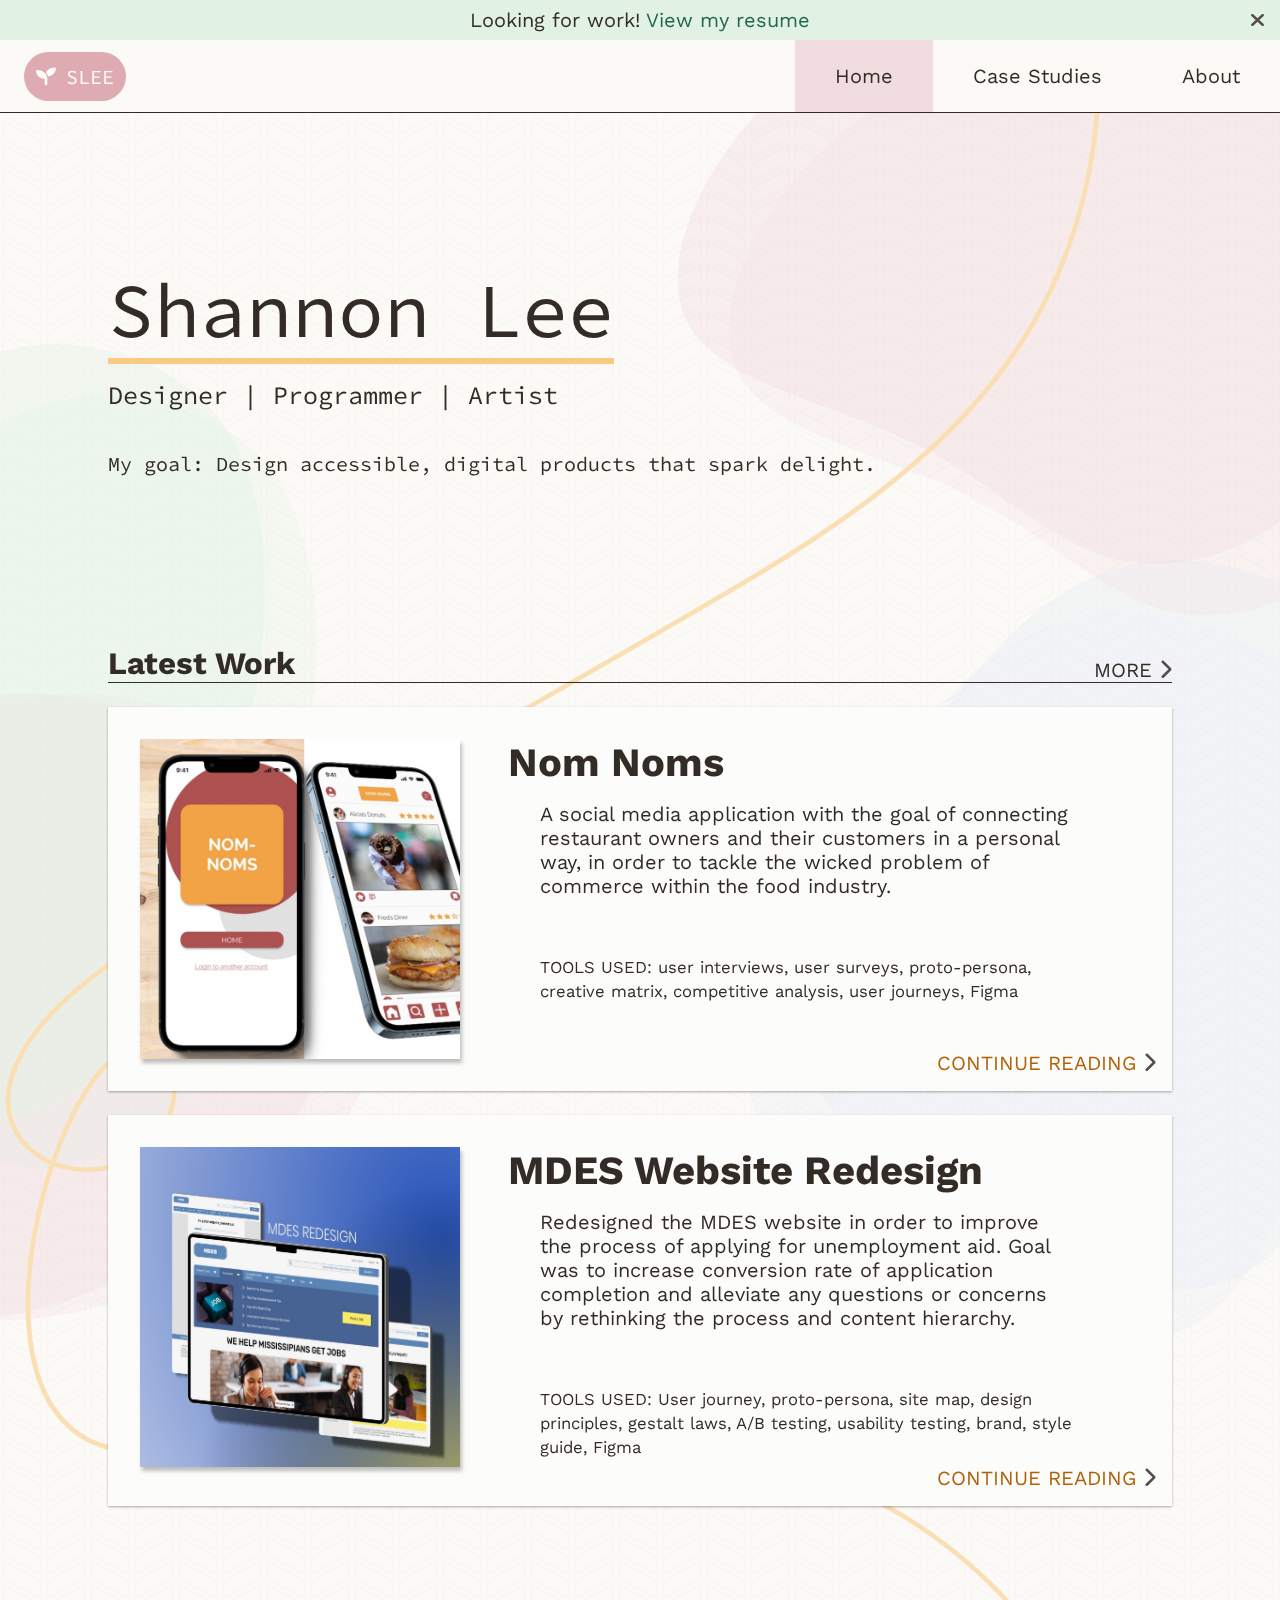
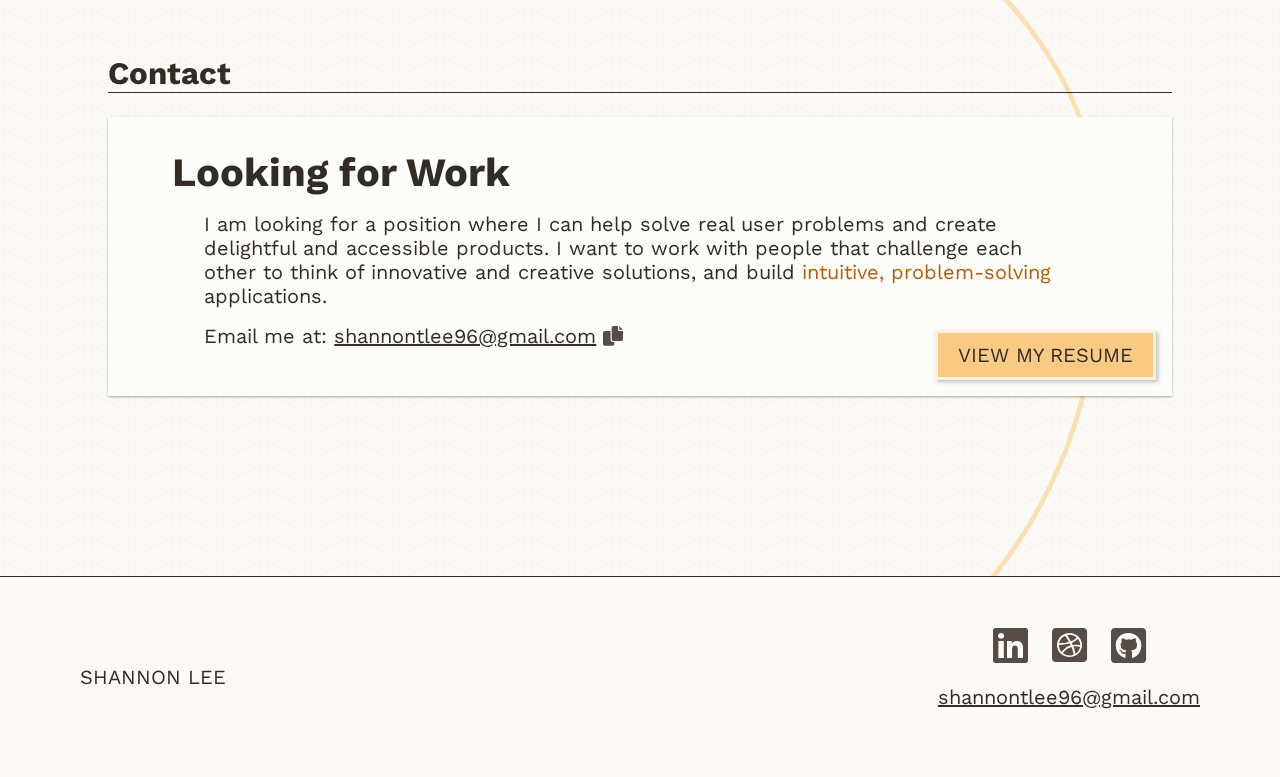
==== commit bdb56c6a: "pradohealth, profile picture animation, color iteration, copy + download feature" ====
--- a/index.html
+++ b/index.html
@@ -149,6 +149,15 @@
                 <a href="mailto: shannontlee96@gmail.com">
                   <u>shannontlee96@gmail.com</u>
                 </a>
+                <span class="tooltip">
+                  <a onclick="copyToClipboard('shannontlee96@gmail.com')"
+                  onmouseout="outFunc()"
+                  >
+                    <span aria-hidden="true" class="fa-solid fa-copy">
+                    </span>
+                    <span class="tooltiptext" id="myTooltip">Copy to clipboard</span>
+                  </a>
+                </span>
               </p>
             </div>
             <div>
--- a/style/main.css
+++ b/style/main.css
@@ -240,6 +240,45 @@
   font-size: 1.25rem;
 }
 
+.tooltip {
+  position: relative;
+  display: inline-block;
+}
+
+.tooltip .tooltiptext {
+  visibility: hidden;
+  width: 8rem;
+  background-color: rgba(51, 43, 38, 0.8);
+  color: #FCFCFB;
+  text-align: center;
+  border-radius: 6px;
+  padding: 5px;
+  position: absolute;
+  z-index: 1;
+  bottom: 150%;
+  left: 50%;
+  margin-left: -75px;
+  opacity: 0;
+  transition: opacity 0.3s;
+  font-weight: 300;
+}
+
+.tooltip .tooltiptext::after {
+  content: "";
+  position: absolute;
+  top: 100%;
+  left: 50%;
+  margin-left: -5px;
+  border-width: 5px;
+  border-style: solid;
+  border-color: rgba(51, 43, 38, 0.8) transparent transparent transparent;
+}
+
+.tooltip:hover .tooltiptext {
+  visibility: visible;
+  opacity: 1;
+}
+
 html {
   box-sizing: border-box;
   background-color: #FCFAF6;
@@ -456,6 +495,27 @@
   --fa-bounce-rebound: 0;
 }
 
+.fa-solid {
+  color: #564d48;
+}
+
+.fa-brands {
+  color: #564d48;
+}
+
+.fa-copy {
+  cursor: pointer;
+}
+
+.fa-download {
+  cursor: pointer;
+  color: #332B26;
+}
+
+.fa-seedling {
+  color: #FCFCFB;
+}
+
 @media screen and (min-width: 768px) {
   .primary-navigation {
     flex-direction: row;
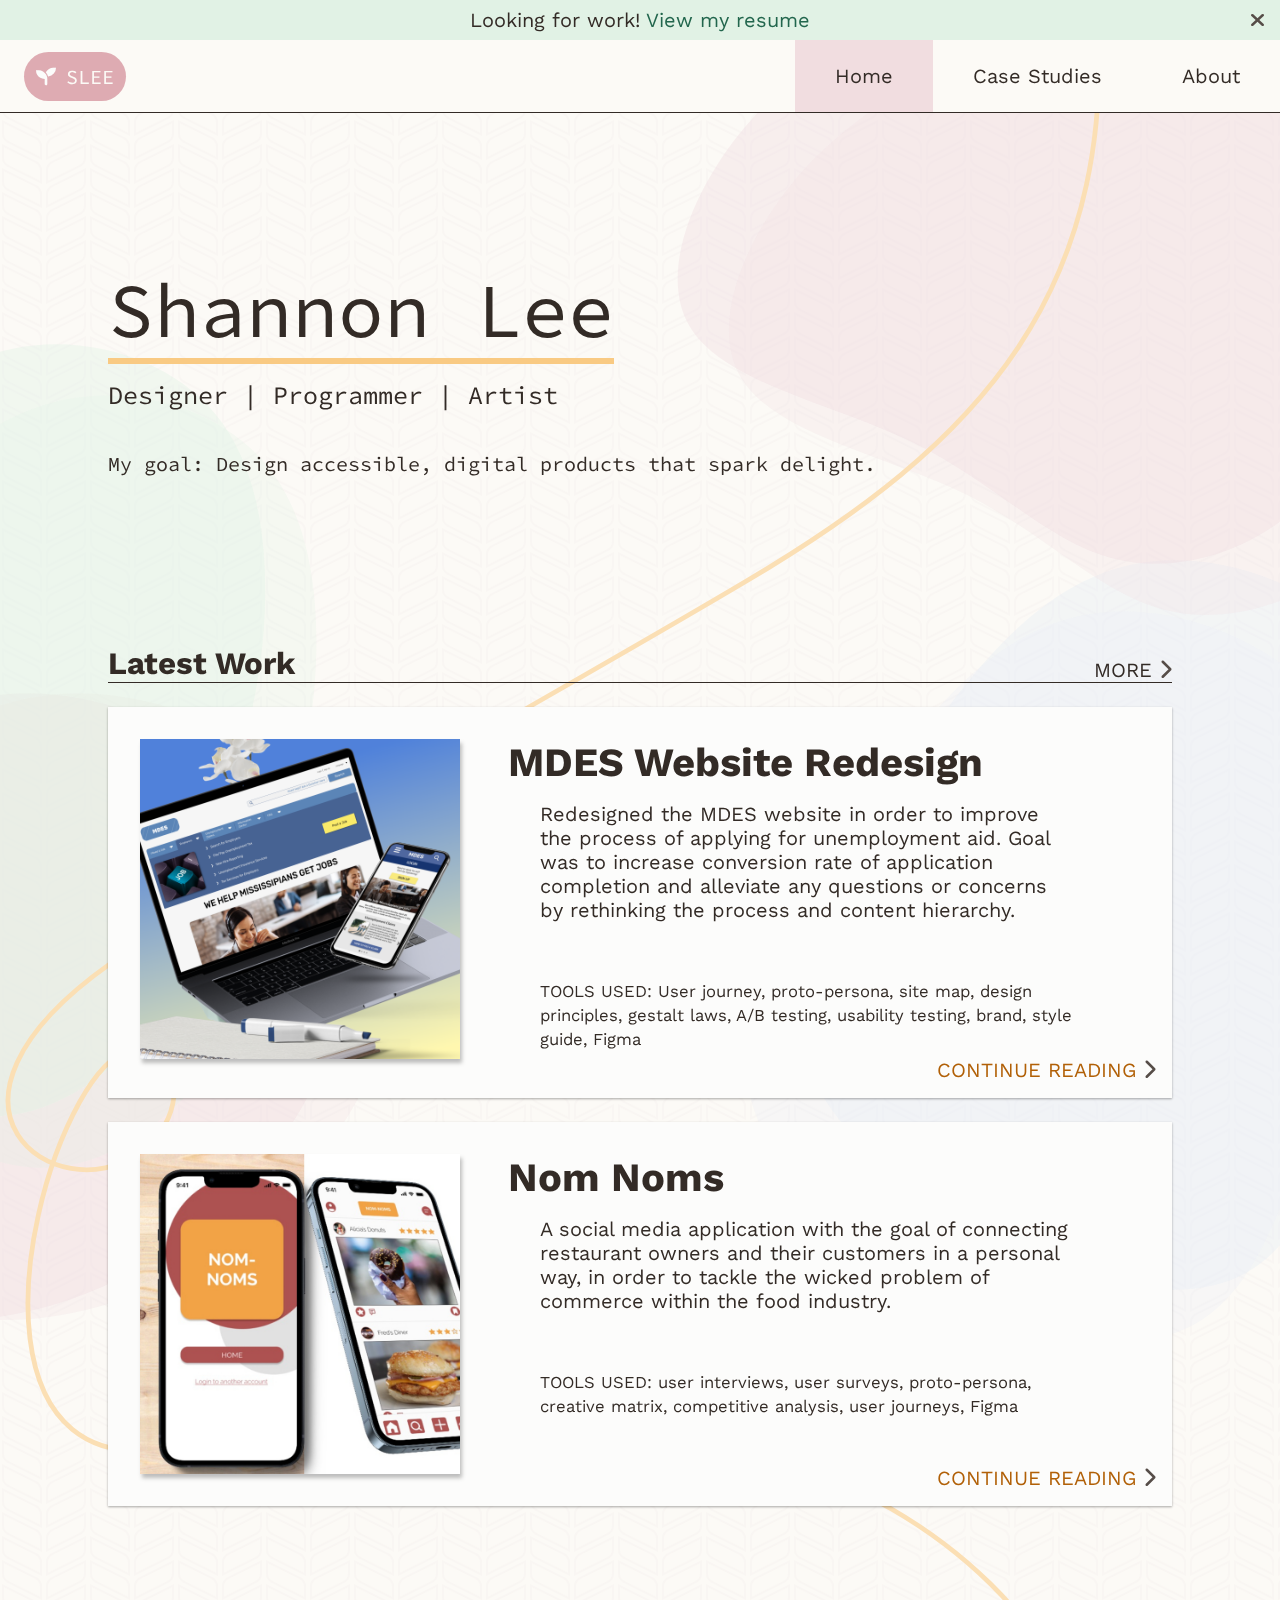
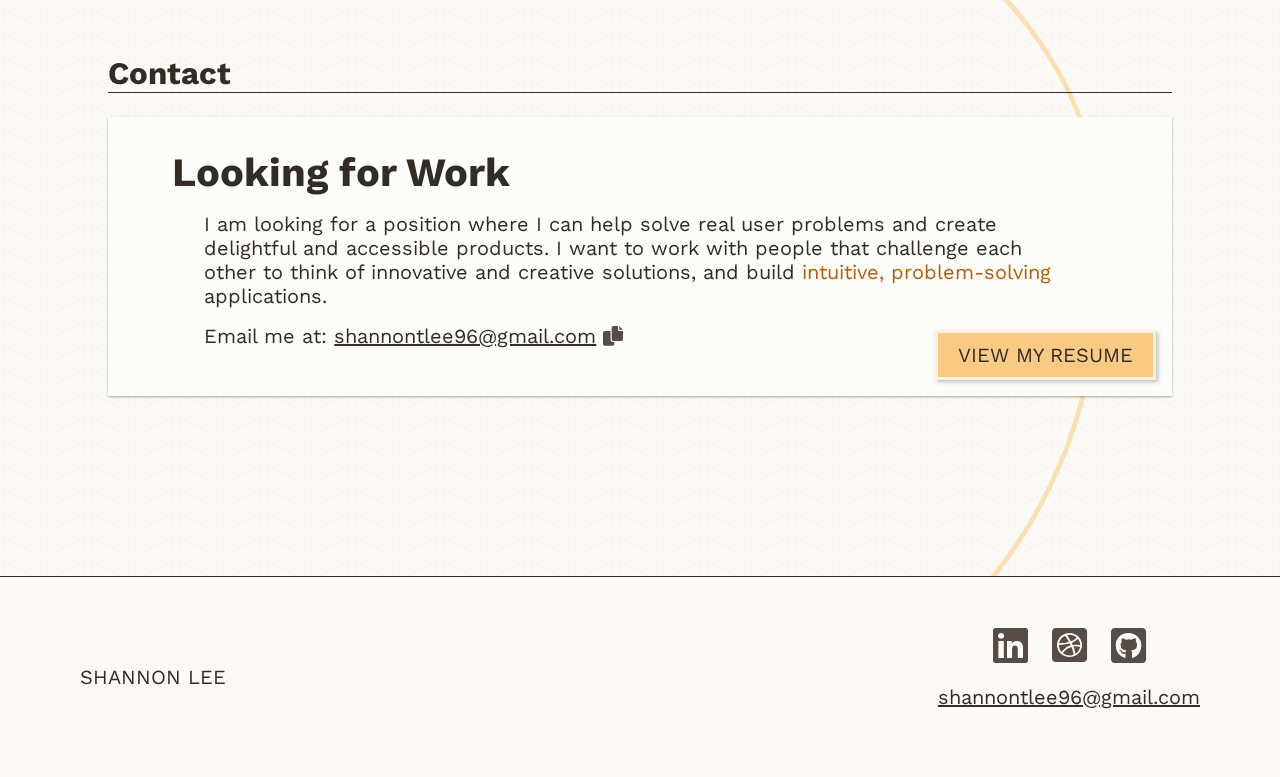
==== commit 9d6ed116: "MDES mockup, skills section" ====
--- a/index.html
+++ b/index.html
@@ -80,50 +80,50 @@
           </header>
           <div class="card-small">
             <img
-              src="assets/case-studies/nomnoms/nomnoms.jpg"
-              style="object-position: 0% 40%"
+              src="assets/case-studies/mdes/title-image-square.png"
+              style="object-position: 0% 30%"
             />
             <div class="card-small-contents">
-              <h1>Nom Noms</h1>
-              <p>
-                A social media application with the goal of connecting
-                restaurant owners and their customers in a personal way, in
-                order to tackle the wicked problem of commerce within the food
-                industry.
+              <h1>MDES Website Redesign</h1>
+              <p>
+                Redesigned the MDES website in order to improve the process of
+                applying for unemployment aid. Goal was to increase conversion
+                rate of application completion and alleviate any questions or
+                concerns by rethinking the process and content hierarchy.
               </p>
               <br>
               <p><small>
-                TOOLS USED: user interviews, user surveys, proto-persona, creative matrix, competitive analysis, user journeys, Figma
+                TOOLS USED: User journey, proto-persona, site map, design principles, gestalt laws, A/B testing, usability testing, brand, style guide, Figma
               </small></p>
             </div>
-            <a
-              href="https://drive.google.com/file/d/1Jv69attDovKJIbFtwjBwZ3nryIQ2AZK-/view?usp=sharing"
-              class="cta-link"
-              target="_blank"
-              rel="noopener noreferrer"
+            <a href="" class="cta-link"
               >CONTINUE READING
               <span aria-hidden="true" class="fa-solid fa-chevron-right"></span>
             </a>
           </div>
           <div class="card-small">
             <img
-              src="assets/case-studies/mdes/title-image-small2.jpg"
-              style="object-position: 0% 30%"
+              src="assets/case-studies/nomnoms/nomnoms.jpg"
+              style="object-position: 0% 40%"
             />
             <div class="card-small-contents">
-              <h1>MDES Website Redesign</h1>
-              <p>
-                Redesigned the MDES website in order to improve the process of
-                applying for unemployment aid. Goal was to increase conversion
-                rate of application completion and alleviate any questions or
-                concerns by rethinking the process and content hierarchy.
+              <h1>Nom Noms</h1>
+              <p>
+                A social media application with the goal of connecting
+                restaurant owners and their customers in a personal way, in
+                order to tackle the wicked problem of commerce within the food
+                industry.
               </p>
               <br>
               <p><small>
-                TOOLS USED: User journey, proto-persona, site map, design principles, gestalt laws, A/B testing, usability testing, brand, style guide, Figma
+                TOOLS USED: user interviews, user surveys, proto-persona, creative matrix, competitive analysis, user journeys, Figma
               </small></p>
             </div>
-            <a href="" class="cta-link"
+            <a
+              href="https://drive.google.com/file/d/1Jv69attDovKJIbFtwjBwZ3nryIQ2AZK-/view?usp=sharing"
+              class="cta-link"
+              target="_blank"
+              rel="noopener noreferrer"
               >CONTINUE READING
               <span aria-hidden="true" class="fa-solid fa-chevron-right"></span>
             </a>
--- a/style/main.css
+++ b/style/main.css
@@ -174,7 +174,7 @@
   box-shadow: rgba(0, 0, 0, 0.12) 0px 1px 3px, rgba(0, 0, 0, 0.24) 0px 1px 2px;
 }
 .card-large img {
-  min-width: 100%;
+  width: 100%;
   height: 20rem;
   -o-object-fit: cover;
      object-fit: cover;
@@ -182,6 +182,9 @@
 .card-large .card-large-contents {
   background-color: #FCFCFB;
   padding: 2rem;
+}
+.card-large .card-large-contents .tools-used {
+  margin: 3rem 0rem;
 }
 
 .logo {
@@ -256,7 +259,7 @@
   position: absolute;
   z-index: 1;
   bottom: 150%;
-  left: 50%;
+  left: 70%;
   margin-left: -75px;
   opacity: 0;
   transition: opacity 0.3s;
@@ -432,19 +435,30 @@
 
 .about-left {
   order: 1;
+}
+.about-left .sub-section {
   background-color: #FCFCFB;
-  border: 1px solid #332B26;
+  box-shadow: 8px 8px 16px rgba(0, 0, 0, 0.25);
   padding: 2.5rem 1.875rem;
 }
-.about-left h2 {
+.about-left .sub-section h2 {
   font-size: 1.953125rem;
   margin: 0;
   font-weight: 500;
 }
-.about-left .sub-h2 {
+.about-left .sub-section .sub-h2 {
   font-size: 1.5625rem;
   font-family: "Source Code Pro";
   font-weighT: 600;
+}
+.about-left .sub-section h3 {
+  font-weight: 400;
+}
+.about-left .sub-section ul {
+  list-style: none;
+}
+.about-left .sub-section ul li {
+  margin: 1.5rem 0rem;
 }
 
 .about-img {
@@ -509,7 +523,7 @@
 
 .fa-download {
   cursor: pointer;
-  color: #332B26;
+  color: #B16007;
 }
 
 .fa-seedling {
@@ -571,8 +585,8 @@
     box-shadow: none;
   }
   .card-large img {
-    min-width: 30rem;
-    min-height: 100%;
+    width: 30rem;
+    height: 100%;
     -o-object-fit: cover;
        object-fit: cover;
     box-shadow: rgba(0, 0, 0, 0.25) 2px 4px 4px;
@@ -598,6 +612,10 @@
     order: 0;
   }
 
+  .about-right {
+    align-self: flex-start;
+  }
+
   .about-img {
     border-radius: 28rem;
     max-width: 28rem;
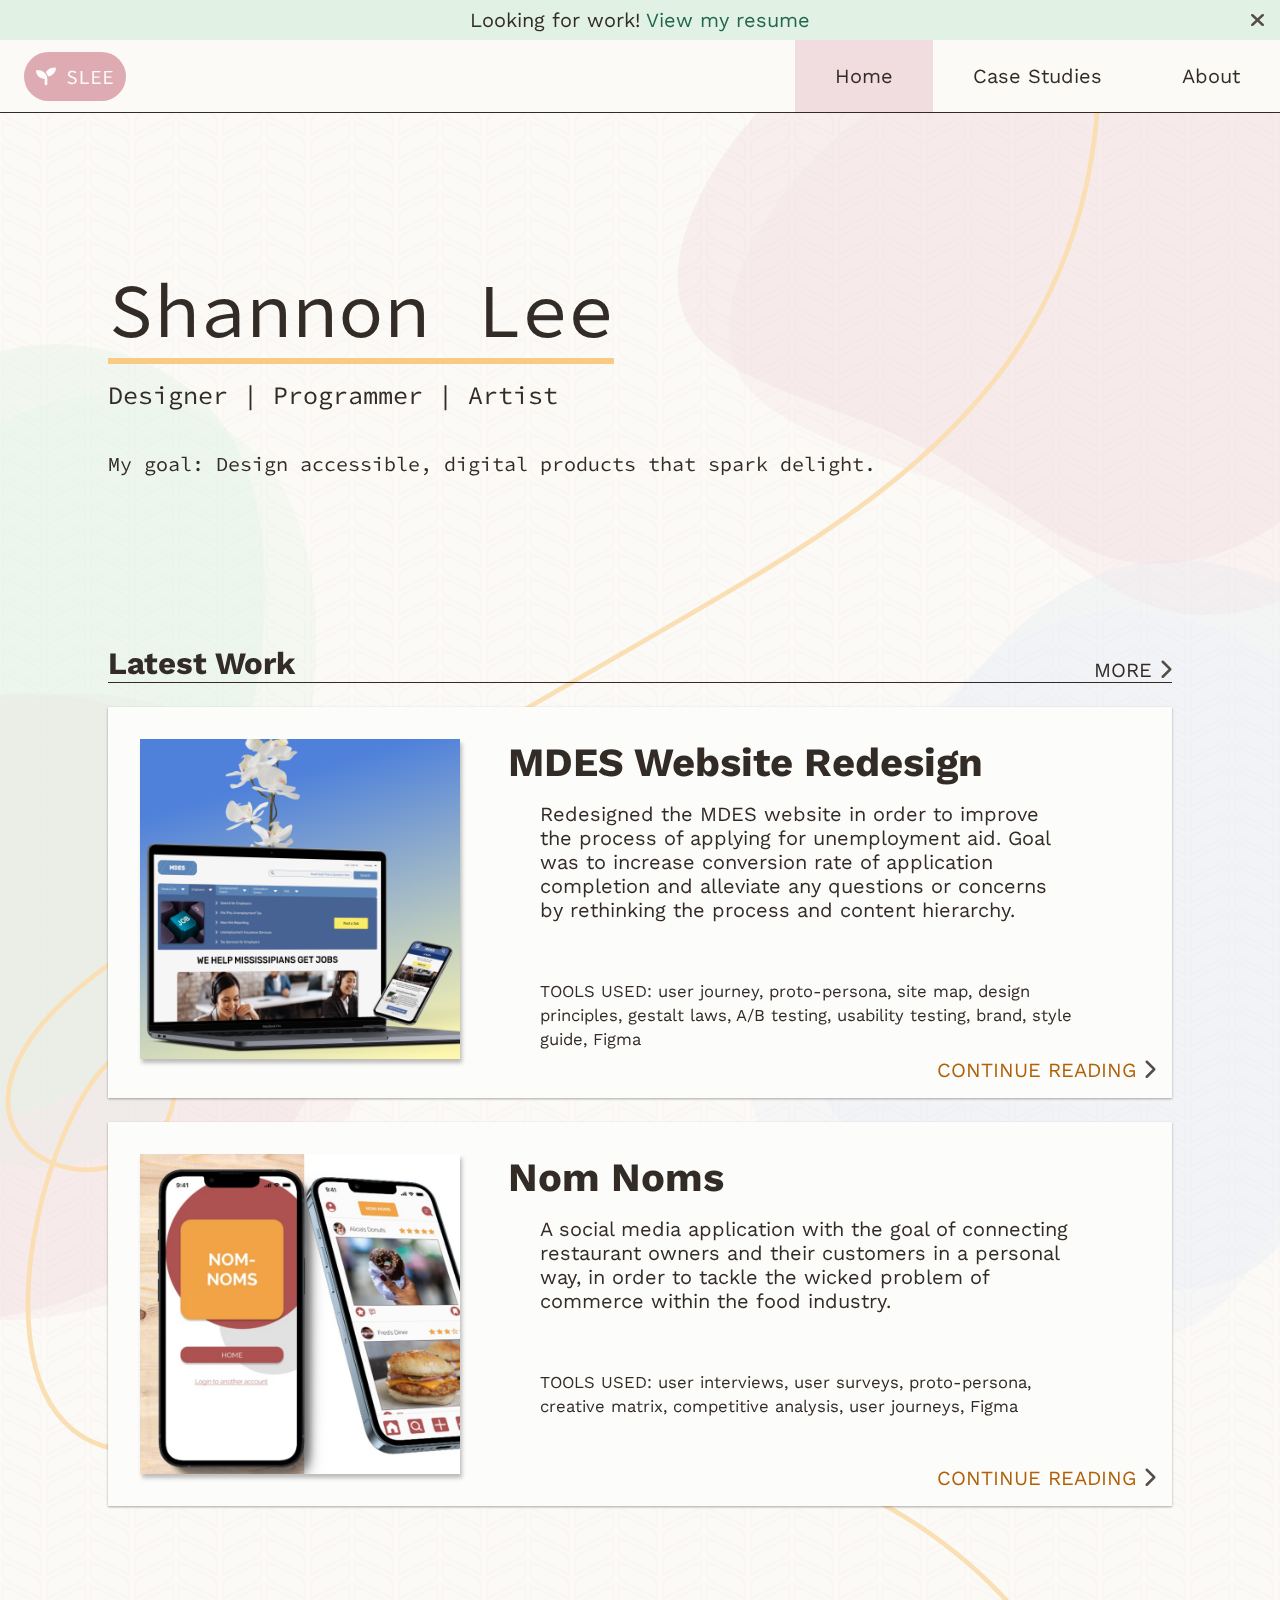
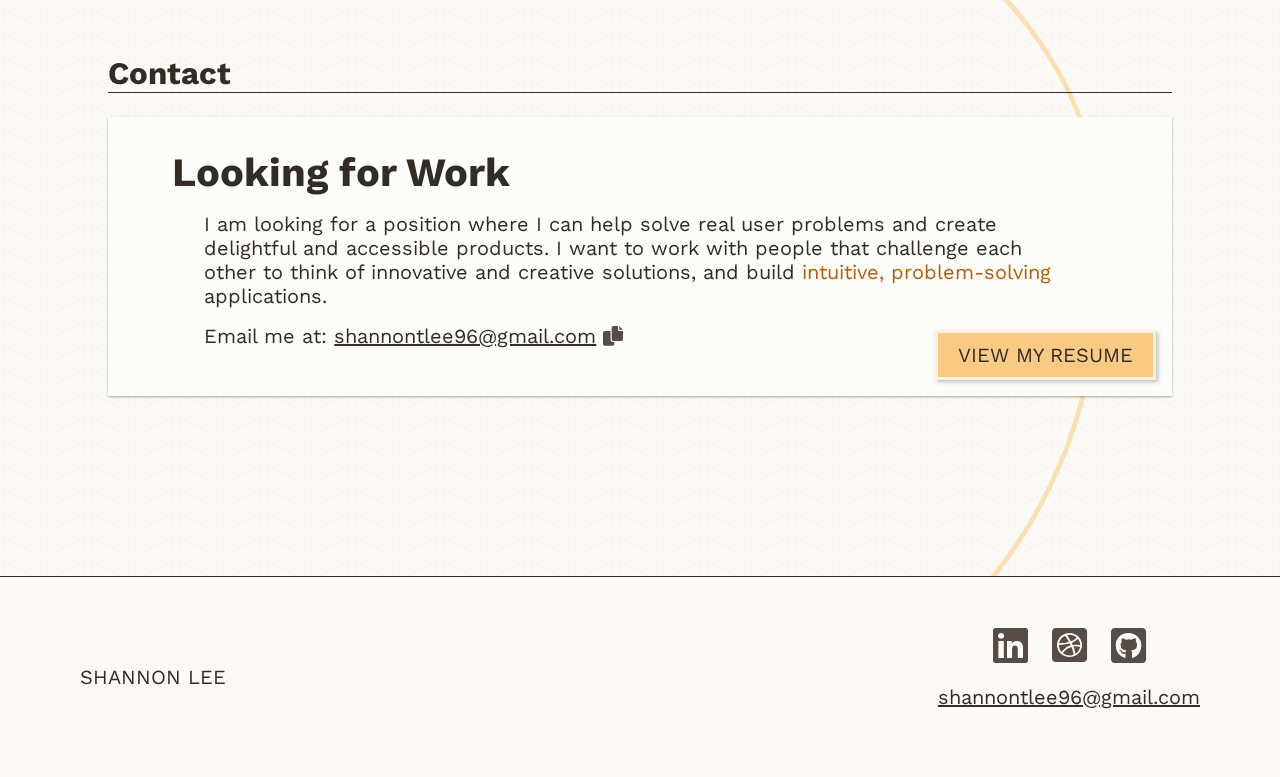
==== commit 6723f72e: "implement json database" ====
--- a/index.html
+++ b/index.html
@@ -22,13 +22,15 @@
     <link href="style/main.css" rel="stylesheet" />
     <script src="jquery-3.6.0.dev.js"></script>
     <script src="jquery.js"></script>
+    <script src="scripts/home-case-studies.js"></script>
+    <script src="scripts/links.js"></script>
   </head>
 
   <body>
     <!-- header -->
     <div class="banner hide">
       Looking for work!
-      <a href="/assets/resume.pdf" target="_blank" rel="noopener noreferrer">
+      <a target="_blank" rel="noopener noreferrer" class="resume">
         View my resume
       </a>
       <a class="close" id="bannerXMark">
@@ -78,55 +80,7 @@
               <span aria-hidden="true" class="fa-solid fa-chevron-right"></span
             ></a>
           </header>
-          <div class="card-small">
-            <img
-              src="assets/case-studies/mdes/title-image-square.png"
-              style="object-position: 0% 30%"
-            />
-            <div class="card-small-contents">
-              <h1>MDES Website Redesign</h1>
-              <p>
-                Redesigned the MDES website in order to improve the process of
-                applying for unemployment aid. Goal was to increase conversion
-                rate of application completion and alleviate any questions or
-                concerns by rethinking the process and content hierarchy.
-              </p>
-              <br>
-              <p><small>
-                TOOLS USED: User journey, proto-persona, site map, design principles, gestalt laws, A/B testing, usability testing, brand, style guide, Figma
-              </small></p>
-            </div>
-            <a href="" class="cta-link"
-              >CONTINUE READING
-              <span aria-hidden="true" class="fa-solid fa-chevron-right"></span>
-            </a>
-          </div>
-          <div class="card-small">
-            <img
-              src="assets/case-studies/nomnoms/nomnoms.jpg"
-              style="object-position: 0% 40%"
-            />
-            <div class="card-small-contents">
-              <h1>Nom Noms</h1>
-              <p>
-                A social media application with the goal of connecting
-                restaurant owners and their customers in a personal way, in
-                order to tackle the wicked problem of commerce within the food
-                industry.
-              </p>
-              <br>
-              <p><small>
-                TOOLS USED: user interviews, user surveys, proto-persona, creative matrix, competitive analysis, user journeys, Figma
-              </small></p>
-            </div>
-            <a
-              href="https://drive.google.com/file/d/1Jv69attDovKJIbFtwjBwZ3nryIQ2AZK-/view?usp=sharing"
-              class="cta-link"
-              target="_blank"
-              rel="noopener noreferrer"
-              >CONTINUE READING
-              <span aria-hidden="true" class="fa-solid fa-chevron-right"></span>
-            </a>
+          <div class="case-studies" id="latest-work">
           </div>
         </section>
         <section class="contact">
@@ -146,7 +100,7 @@
               </p>
               <p>
                 Email me at:
-                <a href="mailto: shannontlee96@gmail.com">
+                <a class="email">
                   <u>shannontlee96@gmail.com</u>
                 </a>
                 <span class="tooltip">
@@ -162,10 +116,9 @@
             </div>
             <div>
               <a
-                href="/assets/resume.pdf"
                 target="_blank"
                 rel="noopener noreferrer"
-                class="cta-link btn-default"
+                class="cta-link btn-default resume"
                 >View my resume</a
               >
             </div>
@@ -180,24 +133,24 @@
       <div class="column align-items-center">
         <div class="row g-25">
           <a
-            href="https://www.linkedin.com/in/shannon-lee-9108a3105/"
             target="_blank"
             rel="noopener noreferrer"
+            class="linkedin"
             ><span aria-hidden="true" class="fa-brands fa-linkedin fa-2x"></span
           ></a>
           <a
-            href="https://dribbble.com/Shannonigans"
             target="_blank"
             rel="noopener noreferrer"
+            class="dribbble"
             ><span
               aria-hidden="true"
               class="fa-brands fa-dribbble-square fa-2x"
             ></span
           ></a>
           <a
-            href="https://github.com/Leest1/"
             target="_blank"
             rel="noopener noreferrer"
+            class="github"
             ><span
               aria-hidden="true"
               class="fa-brands fa-github-square fa-2x"
@@ -205,7 +158,7 @@
           ></a>
         </div>
         <p>
-          <a href="mailto: shannontlee96@gmail.com">
+          <a class="email">
             <u>shannontlee96@gmail.com</u>
           </a>
         </p>
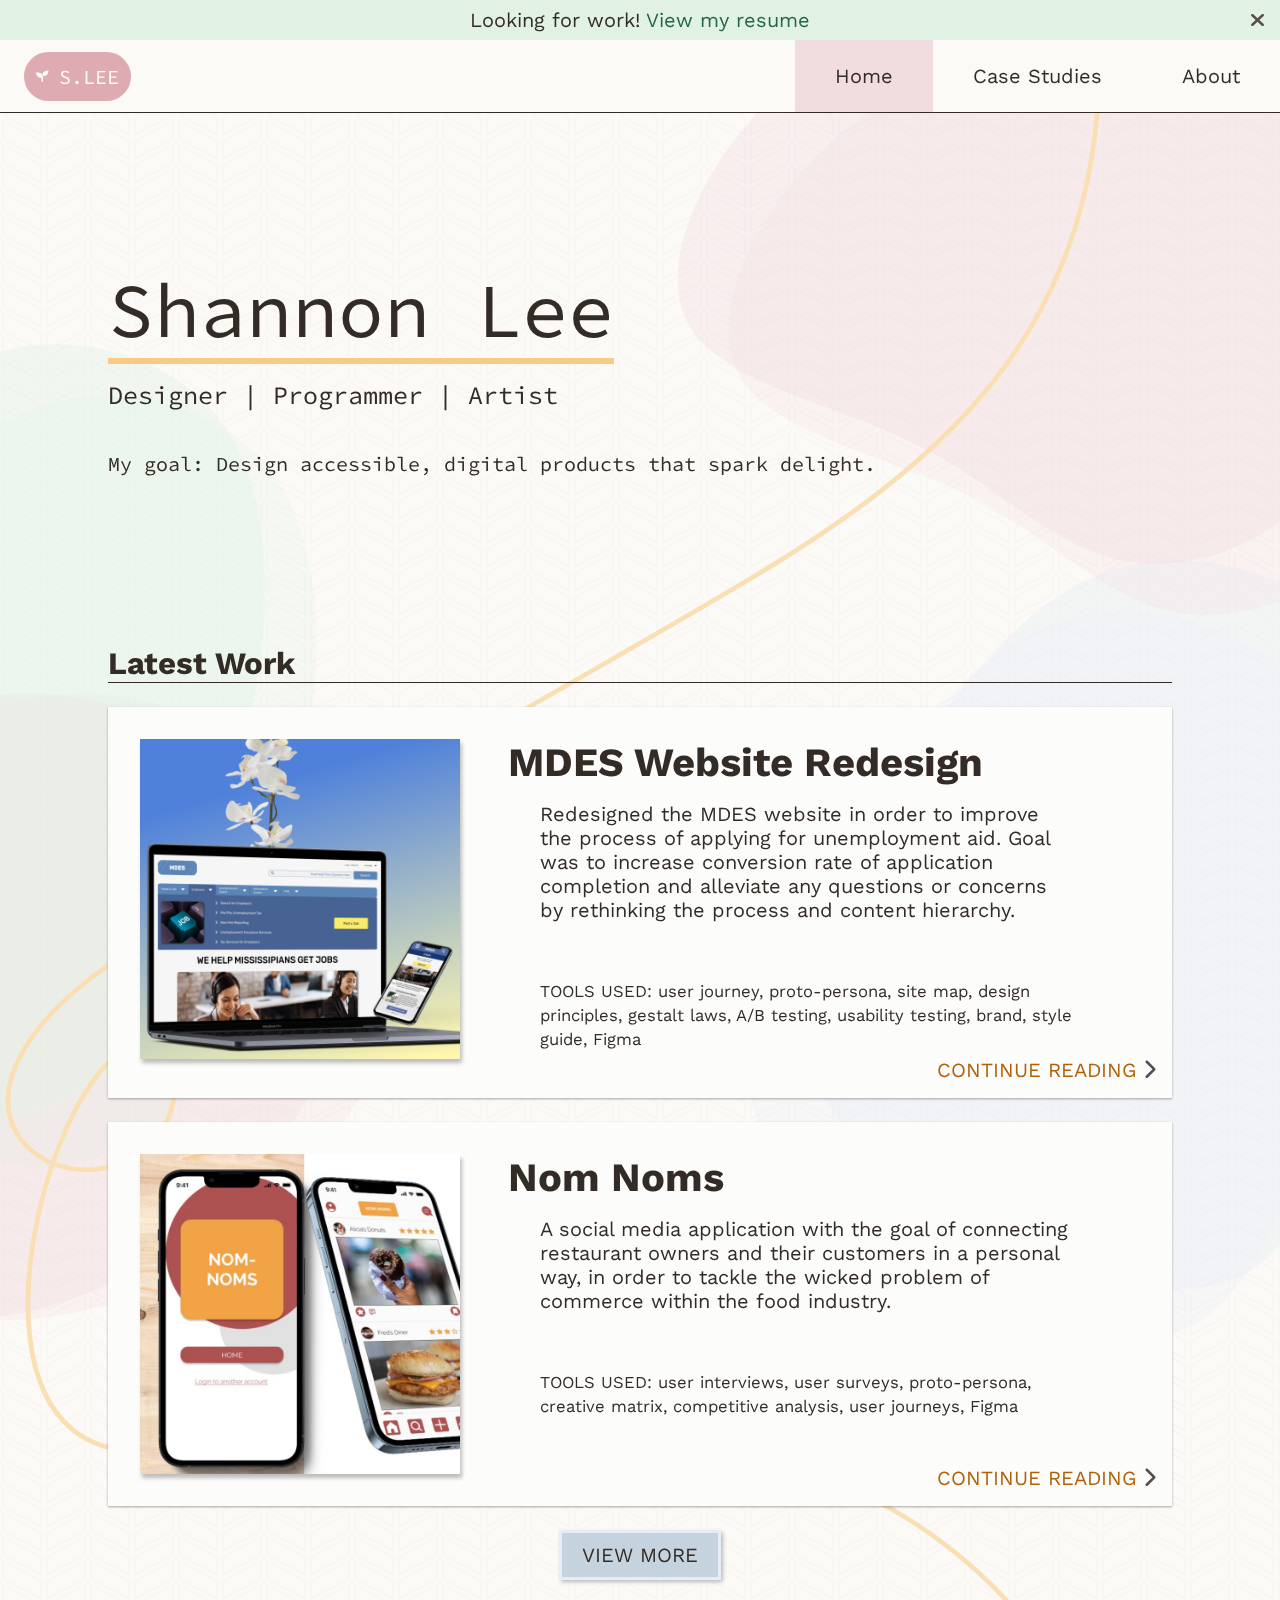
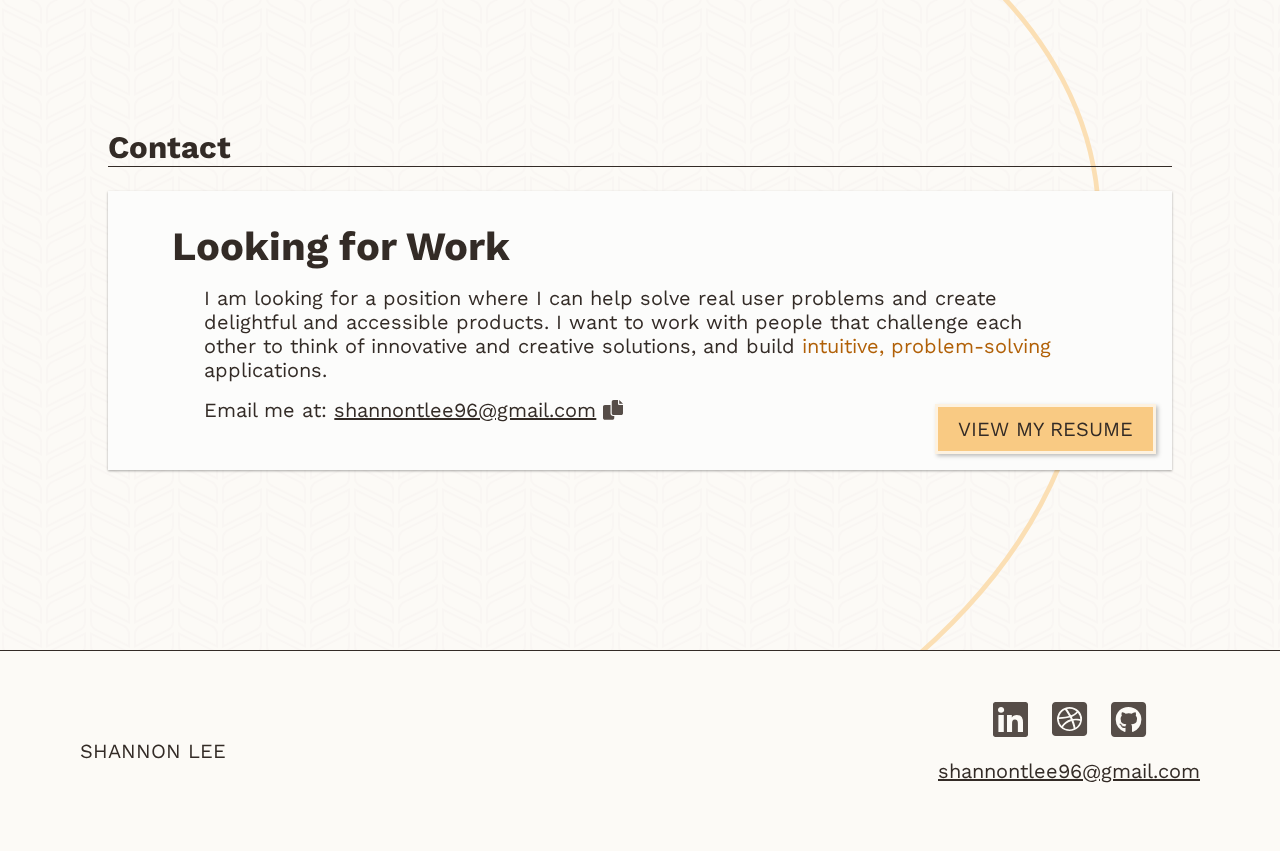
==== commit 73d40881: "move case studies button" ====
--- a/index.html
+++ b/index.html
@@ -33,16 +33,16 @@
       <a target="_blank" rel="noopener noreferrer" class="resume">
         View my resume
       </a>
-      <a class="close" id="bannerXMark">
+      <a class="close" id="bannerXMark" tabindex="0">
         <span aria-hidden="true" class="fa-solid fa-xmark"> </span
       ></a>
     </div>
     <!-- primary navigation -->
     <header class="primary-navigation">
       <div class="row justify-space-between">
-        <a href="./index.html" class="logo"
-          ><span aria-hidden="true" class="fa-solid fa-seedling"></span
-          >&ensp;SLEE
+        <a href="./index.html" class="logo">
+          <span aria-hidden="true" class="fa-solid fa-seedling fa-2xs"></span
+          >&ensp;S.LEE
         </a>
         <a
           href="#menu"
@@ -75,13 +75,11 @@
         <section class="case-studies">
           <header>
             <h1>Latest Work</h1>
-            <a href="/case-studies.html"
-              >MORE
-              <span aria-hidden="true" class="fa-solid fa-chevron-right"></span
-            ></a>
           </header>
           <div class="case-studies" id="latest-work">
           </div>
+          <a href="/case-studies.html" class="align-self-center cta-link btn-default btn-secondary"
+            >VIEW MORE</a>
         </section>
         <section class="contact">
           <header>
--- a/style/main.css
+++ b/style/main.css
@@ -36,6 +36,14 @@
 
 .m-0 {
   margin: 0;
+}
+
+.mt-75 {
+  margin-top: 4.5rem;
+}
+
+.mt-120 {
+  margin-top: 7.5rem;
 }
 
 .mt-150 {
@@ -229,6 +237,18 @@
 }
 .btn-default:active {
   box-shadow: inset 2px 2px 4px rgba(0, 0, 0, 0.25), inset 20rem 0 0 0 #FDF2E1;
+}
+
+.btn-secondary {
+  background-color: #C5D3DE;
+  border: 3px solid #E6EDF6;
+  box-shadow: 2px 2px 4px rgba(0, 0, 0, 0.25), inset 0 0 0 0 #E6EDF6;
+}
+.btn-secondary:hover, .btn-secondary:focus {
+  box-shadow: 2px 2px 4px rgba(0, 0, 0, 0.25), inset 20rem 0 0 0 #E6EDF6;
+}
+.btn-secondary:active {
+  box-shadow: inset 2px 2px 4px rgba(0, 0, 0, 0.25), inset 20rem 0 0 0 #E6EDF6;
 }
 
 blockquote {
@@ -282,6 +302,27 @@
   opacity: 1;
 }
 
+.search {
+  position: relative;
+}
+.search #case-study-search {
+  width: 20rem;
+  height: 2rem;
+  padding: 1rem 2rem 1rem 0.5rem;
+  border-radius: 3px;
+  border: 1px solid #332B26;
+  text-align: end;
+  font-family: "Work Sans";
+}
+.search #case-study-search:focus {
+  outline-color: #AF9696;
+}
+.search #search-close {
+  position: absolute;
+  right: 0.75rem;
+  cursor: pointer;
+}
+
 html {
   box-sizing: border-box;
   background-color: #FCFAF6;
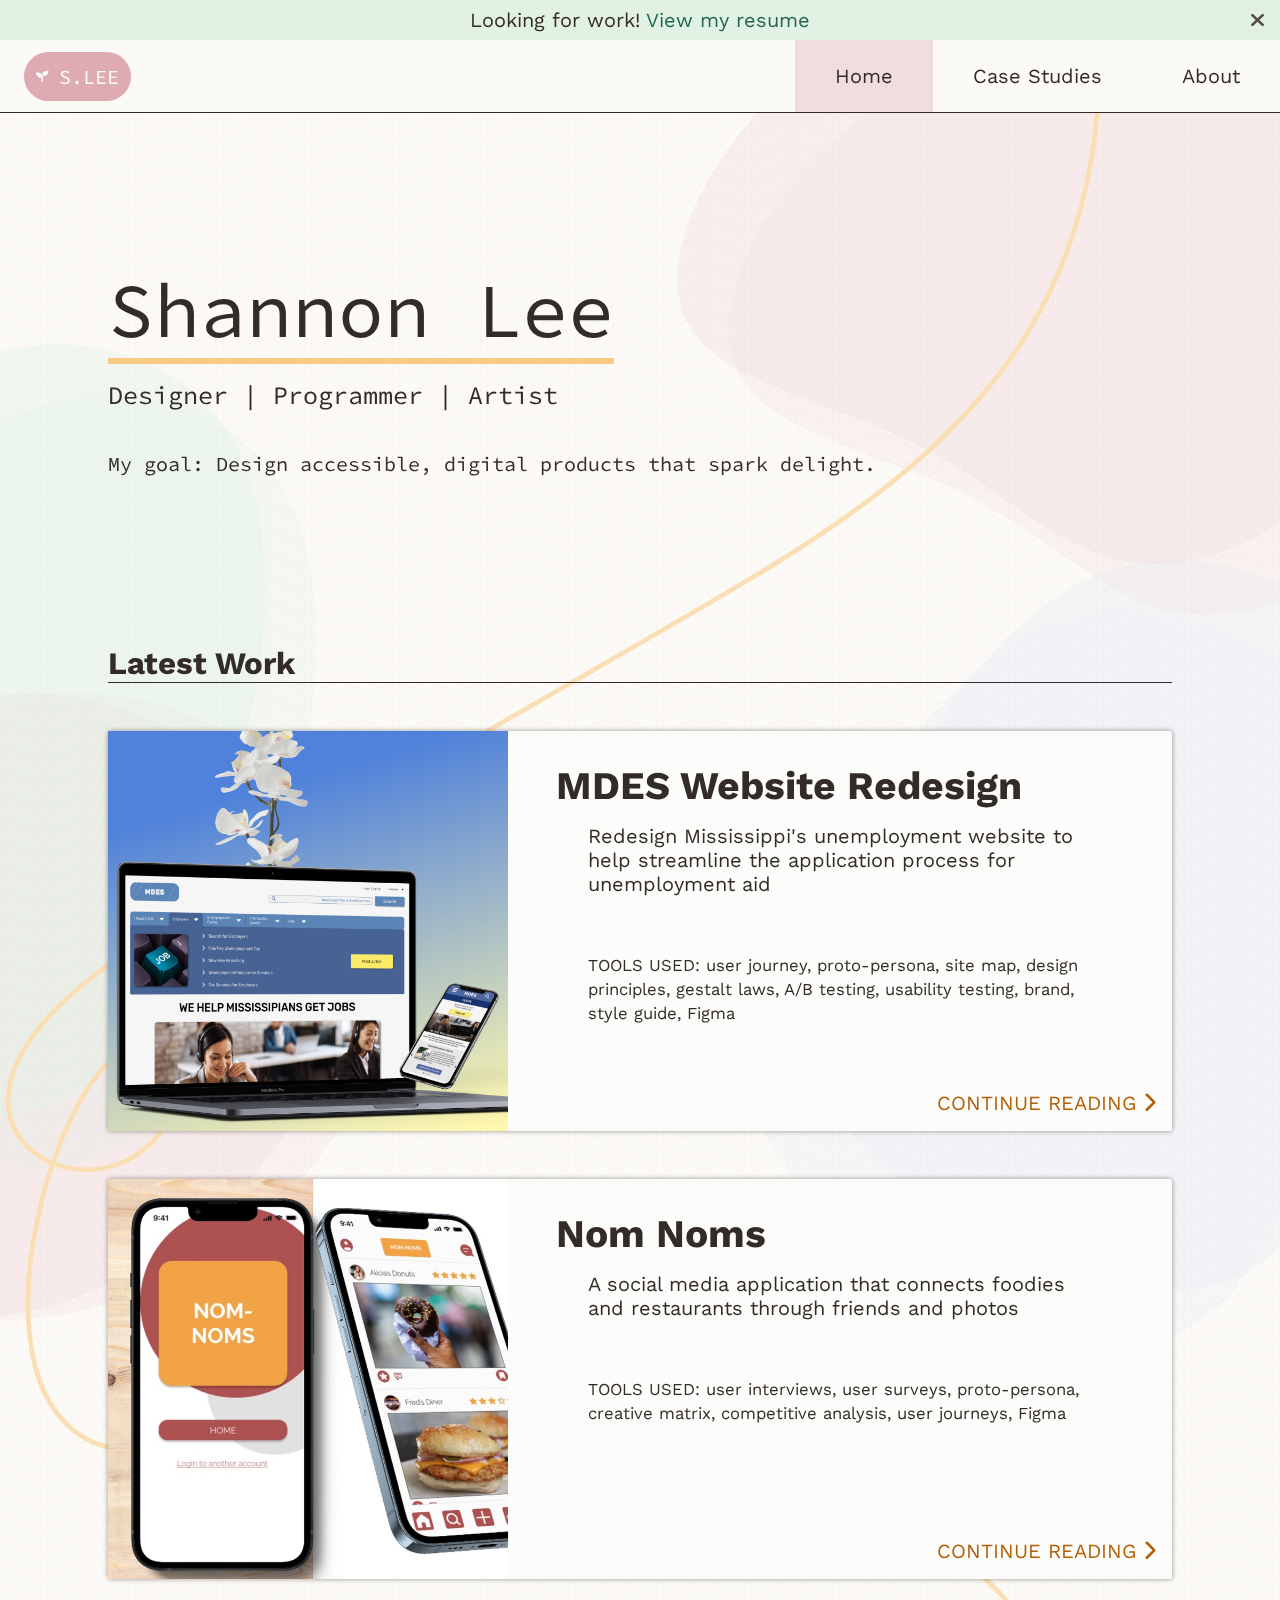
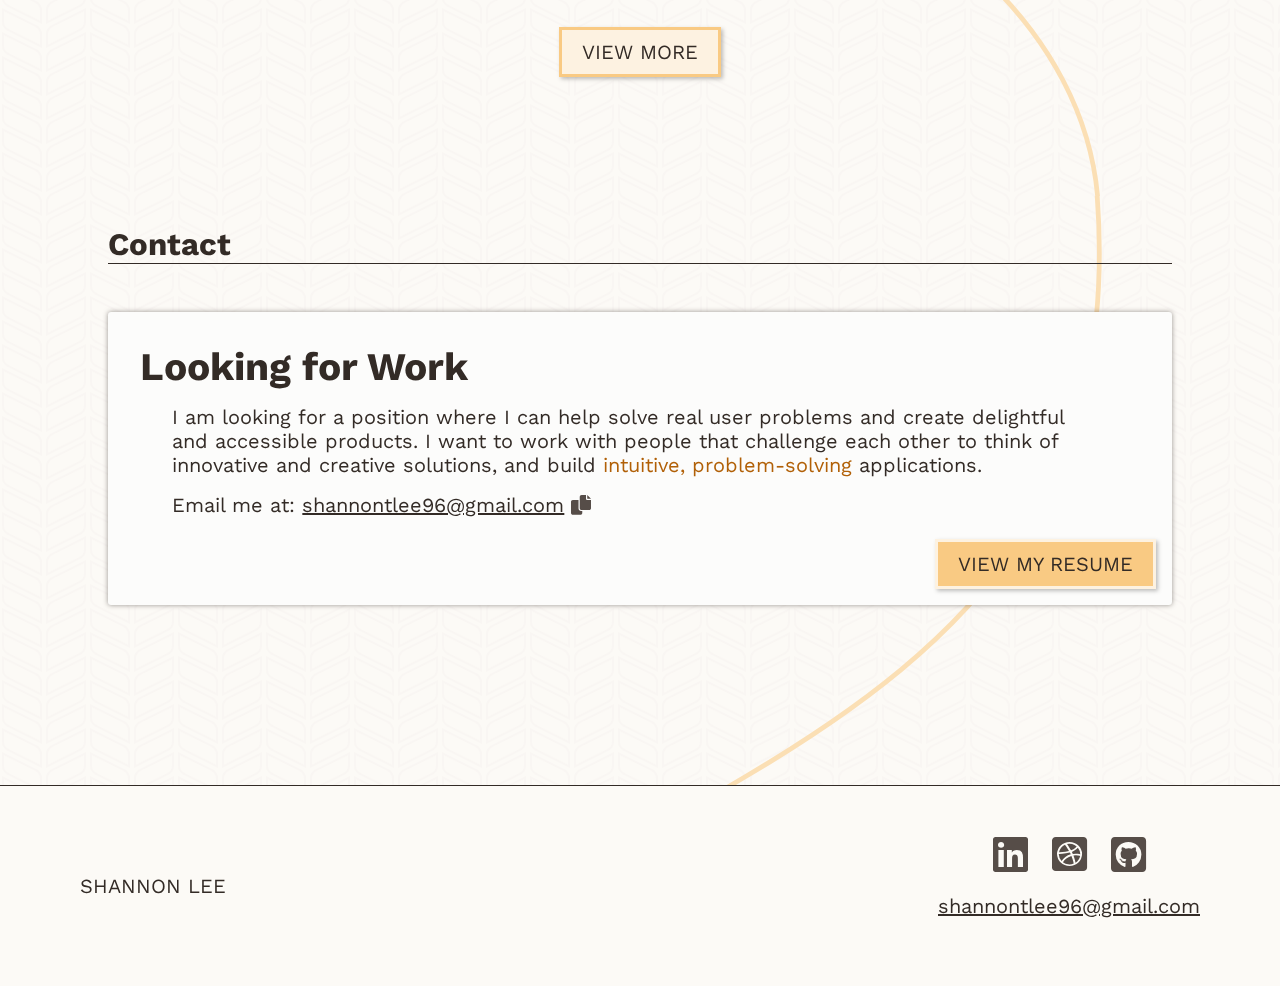
==== commit 0609bde5: "iterated cards and about section" ====
--- a/index.html
+++ b/index.html
@@ -8,11 +8,7 @@
     <link rel="preconnect" href="https://fonts.googleapis.com" />
     <link rel="preconnect" href="https://fonts.gstatic.com" crossorigin />
     <link
-      href="https://fonts.googleapis.com/css2?family=Source+Code+Pro:wght@300;400&display=swap"
-      rel="stylesheet"
-    />
-    <link
-      href="https://fonts.googleapis.com/css2?family=Work+Sans:wght@400;500;600;700&display=swap"
+      href="https://fonts.googleapis.com/css2?family=Source+Code+Pro:wght@300;400&family=Work+Sans:wght@300;400;500;600;700&display=swap"
       rel="stylesheet"
     />
     <link
--- a/style/main.css
+++ b/style/main.css
@@ -86,6 +86,10 @@
 
 .text-align-center {
   text-align: center;
+}
+
+.text-align-end {
+  text-align: end;
 }
 
 .background {
@@ -150,8 +154,11 @@
   flex-direction: column;
   align-items: top;
   gap: 1rem;
-  padding-bottom: 1rem;
-  box-shadow: rgba(0, 0, 0, 0.12) 0px 1px 3px, rgba(0, 0, 0, 0.24) 0px 1px 2px;
+  border-radius: 0.2rem;
+  border: none;
+  box-shadow: 0 0 5px rgba(51, 43, 38, 0.5);
+  transition: all 450ms ease;
+  -webkit-transition: all 450ms ease;
 }
 .card-small img {
   width: 100%;
@@ -170,16 +177,22 @@
   font-weight: 600;
 }
 .card-small .card-small-contents {
-  padding: 1rem 2rem 4rem 2rem;
+  padding: 1rem 2rem 4.5rem 2rem;
 }
 .card-small P {
   margin: 1rem 2rem;
 }
+.card-small .fa-chevron-right {
+  color: #B16007;
+}
+.card-small:hover {
+  box-shadow: 0 0 10px rgba(51, 43, 38, 0.5);
+}
 
 .card-large {
   display: flex;
   flex-direction: column;
-  box-shadow: rgba(0, 0, 0, 0.12) 0px 1px 3px, rgba(0, 0, 0, 0.24) 0px 1px 2px;
+  box-shadow: 0 0 5px rgba(51, 43, 38, 0.5);
 }
 .card-large img {
   width: 100%;
@@ -228,7 +241,7 @@
   background-color: #F9CA83;
   padding: 10px 20px;
   border: 3px solid #FDF2E1;
-  box-shadow: 2px 2px 4px rgba(0, 0, 0, 0.25), inset 0 0 0 0 #FDF2E1;
+  box-shadow: 2px 2px 4px rgba(0, 0, 0, 0.25), inset 0 0 0 0 #F9CA83;
   transition: box-shadow 700ms ease-out;
 }
 .btn-default:hover, .btn-default:focus {
@@ -240,15 +253,15 @@
 }
 
 .btn-secondary {
-  background-color: #C5D3DE;
-  border: 3px solid #E6EDF6;
-  box-shadow: 2px 2px 4px rgba(0, 0, 0, 0.25), inset 0 0 0 0 #E6EDF6;
+  background-color: #FDF2E1;
+  border: 3px solid #F9CA83;
+  box-shadow: 2px 2px 4px rgba(0, 0, 0, 0.25), inset 0 0 0 0 #FDF2E1;
 }
 .btn-secondary:hover, .btn-secondary:focus {
-  box-shadow: 2px 2px 4px rgba(0, 0, 0, 0.25), inset 20rem 0 0 0 #E6EDF6;
+  box-shadow: 2px 2px 4px rgba(0, 0, 0, 0.25), inset 20rem 0 0 0 #F9CA83;
 }
 .btn-secondary:active {
-  box-shadow: inset 2px 2px 4px rgba(0, 0, 0, 0.25), inset 20rem 0 0 0 #E6EDF6;
+  box-shadow: inset 2px 2px 4px rgba(0, 0, 0, 0.25), inset 20rem 0 0 0 #F9CA83;
 }
 
 blockquote {
@@ -314,9 +327,6 @@
   text-align: end;
   font-family: "Work Sans";
 }
-.search #case-study-search:focus {
-  outline-color: #AF9696;
-}
 .search #search-close {
   position: absolute;
   right: 0.75rem;
@@ -462,7 +472,7 @@
 .case-studies, .contact {
   display: flex;
   flex-direction: column;
-  gap: 1.5rem;
+  gap: 3rem;
 }
 
 .about {
@@ -476,23 +486,25 @@
 
 .about-left {
   order: 1;
+  position: relative;
 }
 .about-left .sub-section {
+  border-radius: 0.2rem;
   background-color: #FCFCFB;
-  box-shadow: 8px 8px 16px rgba(0, 0, 0, 0.25);
+  border: none;
   padding: 2.5rem 1.875rem;
+  position: relative;
+  box-shadow: 0 0 5px rgba(51, 43, 38, 0.5);
+  transition: all 450ms ease;
+  -webkit-transition: all 450ms ease;
 }
 .about-left .sub-section h2 {
   font-size: 1.953125rem;
   margin: 0;
   font-weight: 500;
 }
-.about-left .sub-section .sub-h2 {
-  font-size: 1.5625rem;
-  font-family: "Source Code Pro";
-  font-weighT: 600;
-}
 .about-left .sub-section h3 {
+  font-size: 1.25rem;
   font-weight: 400;
 }
 .about-left .sub-section ul {
@@ -500,6 +512,64 @@
 }
 .about-left .sub-section ul li {
   margin: 1.5rem 0rem;
+}
+.about-left .sub-section p {
+  font-weight: 400;
+}
+.about-left .sub-section .sub-section-content {
+  z-index: 100;
+}
+.about-left .sub-section:before, .about-left .sub-section:after {
+  border-color: transparent;
+  transition: all 0.25s;
+  border-style: solid;
+  border-radius: 0.2rem;
+  border-width: 0;
+  content: "";
+  height: 24px;
+  position: absolute;
+  width: 24px;
+}
+.about-left .sub-section:before {
+  border-color: rgba(51, 43, 38, 0.5);
+  border-left-width: 0px;
+  border-bottom-width: 0px;
+  right: -3px;
+  top: -3px;
+}
+.about-left .sub-section:after {
+  border-color: rgba(51, 43, 38, 0.5);
+  border-top-width: 0px;
+  border-right-width: 0px;
+  bottom: -3px;
+  left: -3px;
+}
+.about-left .sub-section:hover:before, .about-left .sub-section.hover:before, .about-left .sub-section:hover:after, .about-left .sub-section.hover:after {
+  height: 98%;
+  width: 99%;
+}
+.about-left .sub-section:hover:before, .about-left .sub-section.hover:before {
+  border-left-width: 2px;
+  border-bottom-width: 2px;
+}
+.about-left .sub-section:hover:after, .about-left .sub-section.hover:after {
+  border-top-width: 2px;
+  border-right-width: 2px;
+}
+.about-left #skills h3 {
+  font-weight: 500;
+}
+.about-left #skills li {
+  font-weight: 400;
+}
+.about-left:after {
+  position: absolute;
+  content: "";
+  z-index: -1;
+  left: 1rem;
+  background-color: rgba(51, 43, 38, 0.5);
+  width: 0.25rem;
+  height: 100%;
 }
 
 .about-img {
@@ -603,12 +673,10 @@
   .card-small {
     flex-direction: row;
     gap: 1rem;
-    padding: 2rem 2rem;
   }
   .card-small img {
-    box-shadow: rgba(0, 0, 0, 0.25) 2px 4px 4px;
-    width: 20rem;
-    height: 20rem;
+    width: 25rem;
+    height: auto;
   }
   .card-small .cta-link {
     position: absolute;
@@ -616,7 +684,10 @@
     right: 1rem;
   }
   .card-small .card-small-contents {
-    padding: 0rem 2rem;
+    padding: 2rem 2rem 4.5rem 2rem;
+  }
+  .card-small .card-small-contents h1 {
+    font-size: 2.44140625rem;
   }
 
   .card-large {
